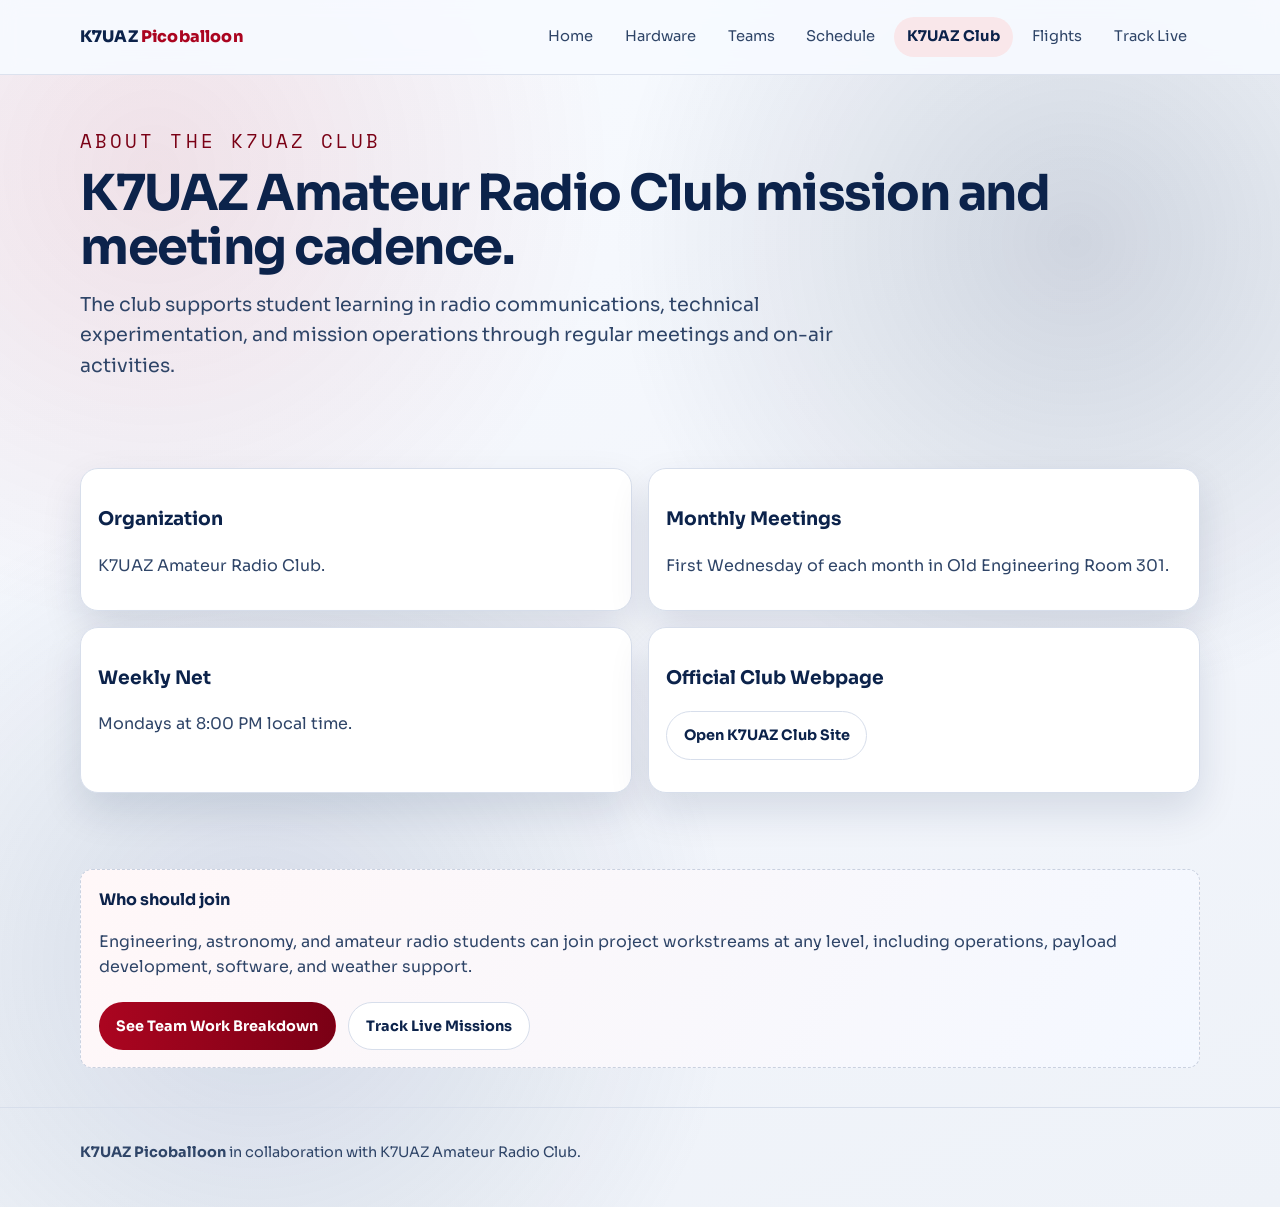
==== club.html @ a9094507 "Build K7UAZ Picoballoon website" ====
<!doctype html>
<html lang="en">
  <head>
    <meta charset="UTF-8" />
    <meta name="viewport" content="width=device-width, initial-scale=1.0" />
    <title>K7UAZ Picoballoon | About K7UAZ Club</title>
    <meta
      name="description"
      content="About the K7UAZ Amateur Radio Club, meeting cadence, weekly net, and official webpage."
    />
    <link rel="stylesheet" href="assets/css/styles.css" />
  </head>
  <body>
    <header class="site-header">
      <div class="layout nav">
        <a class="brand" href="index.html">K7UAZ <span>Picoballoon</span></a>
        <button class="menu-toggle" data-menu-toggle aria-expanded="false" aria-controls="menu">Menu</button>
        <nav id="menu" class="nav-menu" data-menu>
          <a href="index.html" data-nav>Home</a>
          <a href="hardware.html" data-nav>Hardware</a>
          <a href="teams.html" data-nav>Teams</a>
          <a href="schedule.html" data-nav>Schedule</a>
          <a href="club.html" data-nav>K7UAZ Club</a>
          <a href="flights.html" data-nav>Flights</a>
          <a href="tracking.html" data-nav>Track Live</a>
        </nav>
      </div>
    </header>

    <main>
      <section class="page-hero">
        <div class="layout reveal">
          <p class="eyebrow">About the K7UAZ Club</p>
          <h1>K7UAZ Amateur Radio Club mission and meeting cadence.</h1>
          <p>
            The club supports student learning in radio communications, technical experimentation, and mission operations
            through regular meetings and on-air activities.
          </p>
        </div>
      </section>

      <section class="section-tight">
        <div class="layout club-grid reveal">
          <article class="card">
            <h3>Organization</h3>
            <p>K7UAZ Amateur Radio Club.</p>
          </article>
          <article class="card">
            <h3>Monthly Meetings</h3>
            <p>First Wednesday of each month in Old Engineering Room 301.</p>
          </article>
          <article class="card">
            <h3>Weekly Net</h3>
            <p>Mondays at 8:00 PM local time.</p>
          </article>
          <article class="card">
            <h3>Official Club Webpage</h3>
            <p>
              <a class="button button-ghost" href="https://sites.google.com/site/k7uazclub" target="_blank" rel="noreferrer"
                >Open K7UAZ Club Site</a
              >
            </p>
          </article>
        </div>
      </section>

      <section class="section-tight">
        <div class="layout soft-panel reveal">
          <strong>Who should join</strong>
          <p>
            Engineering, astronomy, and amateur radio students can join project workstreams at any level, including operations,
            payload development, software, and weather support.
          </p>
          <div class="button-row">
            <a class="button" href="teams.html">See Team Work Breakdown</a>
            <a class="button button-ghost" href="tracking.html">Track Live Missions</a>
          </div>
        </div>
      </section>
    </main>

    <footer class="footer">
      <div class="layout">
        <p><strong>K7UAZ Picoballoon</strong> in collaboration with K7UAZ Amateur Radio Club.</p>
      </div>
    </footer>

    <script src="assets/js/site.js"></script>
  </body>
</html>
---- assets/css/styles.css ----
@import url("https://fonts.googleapis.com/css2?family=Sora:wght@400;600;700;800&family=Space+Mono:wght@400;700&display=swap");

:root {
  --bg: #f3f5fa;
  --bg-elevated: #ffffff;
  --ink: #0c234b;
  --ink-soft: #2f4568;
  --accent: #ab0520;
  --accent-strong: #7a0015;
  --signal: #ef4056;
  --line: #d7deeb;
  --shadow: 0 18px 40px rgba(12, 35, 75, 0.12);
  --radius: 18px;
  --radius-sm: 12px;
  --max: 1120px;
}

* {
  box-sizing: border-box;
}

html,
body {
  margin: 0;
  padding: 0;
  background:
    radial-gradient(circle at 12% 14%, rgba(171, 5, 32, 0.1) 0%, rgba(171, 5, 32, 0) 30%),
    radial-gradient(circle at 84% 20%, rgba(12, 35, 75, 0.16) 0%, rgba(12, 35, 75, 0) 32%),
    radial-gradient(circle at 20% 80%, rgba(73, 98, 138, 0.18) 0%, rgba(73, 98, 138, 0) 34%),
    linear-gradient(160deg, #f8fbff 0%, #f2f5fb 58%, #eef2f8 100%);
  color: var(--ink);
  font-family: "Sora", sans-serif;
  line-height: 1.6;
}

img {
  display: block;
  max-width: 100%;
}

a {
  color: inherit;
}

p,
li {
  color: var(--ink-soft);
}

code {
  font-family: "Space Mono", monospace;
  font-size: 0.92em;
}

.layout {
  width: min(var(--max), calc(100% - 2.5rem));
  margin-inline: auto;
}

.section {
  padding: 3.7rem 0;
}

.section-tight {
  padding: 2.4rem 0;
}

.section-title {
  font-size: clamp(1.5rem, 1.2vw + 1.2rem, 2.4rem);
  margin: 0 0 0.8rem;
  letter-spacing: -0.02em;
}

.section-intro {
  margin: 0;
  max-width: 72ch;
}

.site-header {
  position: sticky;
  top: 0;
  z-index: 20;
  backdrop-filter: blur(10px);
  background: rgba(247, 250, 255, 0.92);
  border-bottom: 1px solid rgba(215, 222, 235, 0.85);
}

.nav {
  min-height: 74px;
  display: flex;
  align-items: center;
  justify-content: space-between;
  gap: 1.3rem;
}

.brand {
  text-decoration: none;
  font-weight: 800;
  letter-spacing: 0.01em;
  font-size: 1rem;
}

.brand span {
  color: var(--accent);
}

.nav-menu {
  display: flex;
  flex-wrap: wrap;
  gap: 0.35rem;
  justify-content: flex-end;
  align-items: center;
}

.nav-menu a {
  text-decoration: none;
  color: var(--ink-soft);
  padding: 0.5rem 0.82rem;
  border-radius: 999px;
  font-size: 0.92rem;
}

.nav-menu a[aria-current="page"] {
  color: var(--ink);
  background: #f9e7ea;
  font-weight: 700;
}

.menu-toggle {
  display: none;
  border: 1px solid var(--line);
  background: #fff;
  border-radius: 10px;
  color: var(--ink);
  padding: 0.35rem 0.62rem;
  font: inherit;
}

.hero {
  padding: 4.4rem 0 3.5rem;
}

.hero-grid {
  display: grid;
  grid-template-columns: 1.3fr 1fr;
  gap: 2.4rem;
  align-items: center;
}

.eyebrow {
  margin: 0;
  text-transform: uppercase;
  letter-spacing: 0.16em;
  font-size: 0.74rem;
  color: var(--accent-strong);
  font-family: "Space Mono", monospace;
}

.hero h1,
.page-hero h1 {
  margin: 0.65rem 0 0.95rem;
  font-size: clamp(2.1rem, 2.5vw + 1.1rem, 3.8rem);
  line-height: 1.08;
  letter-spacing: -0.03em;
}

.hero p,
.page-hero p {
  font-size: clamp(1rem, 0.6vw + 0.82rem, 1.2rem);
  max-width: 56ch;
  margin: 0;
}

.hero-image {
  border-radius: var(--radius);
  border: 1px solid var(--line);
  box-shadow: var(--shadow);
  overflow: hidden;
  background: linear-gradient(140deg, #f5dce0 0%, #f2f6ff 100%);
}

.hero-image figcaption {
  font-size: 0.85rem;
  padding: 0.8rem 1rem;
  border-top: 1px solid var(--line);
  color: var(--ink-soft);
}

.button-row {
  display: flex;
  flex-wrap: wrap;
  gap: 0.75rem;
  margin-top: 1.4rem;
}

.button {
  display: inline-flex;
  align-items: center;
  justify-content: center;
  padding: 0.72rem 1.05rem;
  border-radius: 999px;
  text-decoration: none;
  font-weight: 700;
  font-size: 0.9rem;
  border: 1px solid transparent;
  background: linear-gradient(90deg, var(--accent), var(--accent-strong));
  color: #fff;
  transition: transform 0.18s ease, box-shadow 0.18s ease;
}

.button:hover {
  transform: translateY(-1px);
  box-shadow: 0 8px 20px rgba(171, 5, 32, 0.25);
}

.button-ghost {
  background: #fff;
  border-color: var(--line);
  color: var(--ink);
}

.badge-grid {
  display: grid;
  grid-template-columns: repeat(3, minmax(0, 1fr));
  gap: 1rem;
  margin-top: 2.2rem;
}

.stat-badge {
  background: var(--bg-elevated);
  border: 1px solid var(--line);
  border-radius: var(--radius-sm);
  padding: 1rem 1.05rem;
  box-shadow: var(--shadow);
}

.stat-value {
  font-size: 1.35rem;
  font-weight: 800;
  letter-spacing: -0.02em;
}

.stat-label {
  font-size: 0.83rem;
  margin-top: 0.22rem;
  color: var(--ink-soft);
  text-transform: uppercase;
  letter-spacing: 0.08em;
  font-family: "Space Mono", monospace;
}

.card {
  border: 1px solid var(--line);
  border-radius: var(--radius);
  background: var(--bg-elevated);
  box-shadow: var(--shadow);
}

.info-grid {
  display: grid;
  grid-template-columns: repeat(2, minmax(0, 1fr));
  gap: 1rem;
}

.info-grid .card {
  padding: 1.05rem 1.1rem;
}

.info-grid strong {
  font-size: 0.88rem;
  text-transform: uppercase;
  letter-spacing: 0.06em;
  font-family: "Space Mono", monospace;
}

.info-grid p {
  margin: 0.35rem 0 0;
}

.flight-grid {
  margin-top: 1.4rem;
  display: grid;
  grid-template-columns: repeat(3, minmax(0, 1fr));
  gap: 1rem;
}

.flight-card {
  padding: 1.15rem;
  display: grid;
  gap: 0.9rem;
}

.flight-card h3 {
  margin: 0.35rem 0 0.4rem;
  font-size: 1.2rem;
  line-height: 1.25;
}

.flight-meta {
  margin: 0;
  font-size: 0.92rem;
}

.patch-wrap {
  margin: 0;
  border-radius: 14px;
  overflow: hidden;
  border: 1px solid var(--line);
  background: #f8fbff;
}

.patch-wrap img {
  width: 100%;
  max-height: 210px;
  object-fit: cover;
}

.patch-wrap figcaption {
  font-size: 0.78rem;
  padding: 0.62rem 0.82rem;
  border-top: 1px solid var(--line);
}

.metric-grid {
  display: grid;
  grid-template-columns: repeat(4, minmax(0, 1fr));
  gap: 0.7rem;
}

.metric-grid.compact {
  grid-template-columns: repeat(2, minmax(0, 1fr));
}

.metric-item {
  border: 1px solid var(--line);
  border-radius: 12px;
  padding: 0.62rem 0.72rem;
  background: #f9fcff;
}

.metric-label {
  display: block;
  color: var(--ink-soft);
  font-size: 0.74rem;
  text-transform: uppercase;
  letter-spacing: 0.06em;
  font-family: "Space Mono", monospace;
}

.metric-value {
  display: block;
  font-size: 0.96rem;
  color: var(--ink);
  font-weight: 700;
  margin-top: 0.22rem;
}

.status-pill {
  display: inline-block;
  border-radius: 999px;
  padding: 0.26rem 0.62rem;
  font-size: 0.74rem;
  font-family: "Space Mono", monospace;
  text-transform: uppercase;
  letter-spacing: 0.07em;
  border: 1px solid var(--line);
}

.status-completed {
  background: #e8f8ec;
  border-color: #9fddb0;
  color: #1c6c33;
}

.status-scheduled {
  background: #fff6e8;
  border-color: #f2c48a;
  color: #8f5517;
}

.status-inprogress {
  background: #e9f4ff;
  border-color: #9dc5ef;
  color: #225f9c;
}

.page-hero {
  padding: 3.2rem 0 2rem;
}

.soft-panel {
  padding: 1.05rem 1.1rem;
  border: 1px dashed #c9d1e0;
  border-radius: var(--radius-sm);
  background: linear-gradient(120deg, #fff7f8, #f4f8ff);
}

.table-wrap {
  margin-top: 1.2rem;
  overflow-x: auto;
  border: 1px solid var(--line);
  border-radius: var(--radius-sm);
  background: #fff;
}

table {
  width: 100%;
  min-width: 880px;
  border-collapse: collapse;
}

th,
td {
  padding: 0.82rem;
  border-bottom: 1px solid #eaf0f6;
  text-align: left;
  vertical-align: top;
  font-size: 0.92rem;
}

thead th {
  background: #f5f7fc;
  font-family: "Space Mono", monospace;
  font-size: 0.75rem;
  text-transform: uppercase;
  letter-spacing: 0.06em;
  color: #31486f;
}

tbody tr:last-child td,
tbody tr:last-child th {
  border-bottom: 0;
}

.split {
  display: grid;
  grid-template-columns: repeat(2, minmax(0, 1fr));
  gap: 1rem;
}

.split .card {
  padding: 1rem 1.05rem;
}

.split h3 {
  margin: 0 0 0.6rem;
  font-size: 1.05rem;
}

.split ul,
.report-sections ul {
  margin: 0;
  padding-left: 1.1rem;
}

.split li,
.report-sections li {
  margin-bottom: 0.4rem;
}

.embed-grid {
  display: grid;
  grid-template-columns: repeat(2, minmax(0, 1fr));
  gap: 1rem;
}

.embed-card {
  padding: 0.9rem;
}

.embed-card h3 {
  margin: 0.15rem 0 0.2rem;
  font-size: 1.05rem;
}

.embed-frame {
  margin-top: 0.7rem;
  width: 100%;
  min-height: 420px;
  border: 1px solid var(--line);
  border-radius: 12px;
  background: #fff;
}

.countdown-grid {
  display: grid;
  grid-template-columns: repeat(4, minmax(0, 1fr));
  gap: 0.8rem;
  margin-top: 1rem;
}

.countdown-cell {
  text-align: center;
  border: 1px solid var(--line);
  border-radius: var(--radius-sm);
  background: #fff;
  padding: 1rem 0.5rem;
}

.countdown-cell strong {
  display: block;
  font-size: clamp(1.6rem, 3vw, 2.7rem);
  letter-spacing: -0.03em;
}

.countdown-cell span {
  font-size: 0.76rem;
  text-transform: uppercase;
  letter-spacing: 0.08em;
  color: var(--ink-soft);
  font-family: "Space Mono", monospace;
}

.inline-note {
  margin-top: 0.85rem;
  font-size: 0.95rem;
}

.report-shell {
  padding: 3rem 0 2.5rem;
}

.report-header {
  display: grid;
  grid-template-columns: 1.4fr 1fr;
  gap: 1rem;
  align-items: start;
}

.report-header .card {
  padding: 1rem 1.05rem;
}

.report-header h1 {
  margin: 0.5rem 0 0.6rem;
  font-size: clamp(1.7rem, 1.8vw + 1rem, 2.9rem);
  line-height: 1.15;
}

.report-meta {
  margin: 0;
}

.report-sections {
  margin-top: 1rem;
  display: grid;
  grid-template-columns: repeat(2, minmax(0, 1fr));
  gap: 1rem;
}

.report-sections .card {
  padding: 1rem;
}

.report-sections h2 {
  margin: 0 0 0.5rem;
  font-size: 1.08rem;
}

.report-gallery {
  margin-top: 1rem;
  display: grid;
  grid-template-columns: repeat(3, minmax(0, 1fr));
  gap: 1rem;
}

.report-gallery-item {
  margin: 0;
  overflow: hidden;
}

.report-gallery-item img {
  width: 100%;
  max-height: 220px;
  object-fit: cover;
}

.report-gallery-item figcaption {
  font-size: 0.82rem;
  padding: 0.7rem 0.82rem;
  border-top: 1px solid var(--line);
}

.sponsor-grid,
.team-grid {
  display: grid;
  grid-template-columns: repeat(3, minmax(0, 1fr));
  gap: 1rem;
  margin-top: 1rem;
}

.logo-card,
.role-card {
  padding: 1rem;
}

.logo-placeholder {
  border: 1px dashed #c4cfdf;
  background: #f7f9ff;
  min-height: 70px;
  border-radius: 12px;
  display: grid;
  place-items: center;
  color: #455f88;
  font-family: "Space Mono", monospace;
  font-size: 0.86rem;
}

.hero-callout {
  border: 1px solid var(--line);
  border-radius: var(--radius-sm);
  background: linear-gradient(120deg, #fdf5f6, #f4f7ff);
  padding: 0.95rem 1rem;
  margin-top: 1rem;
}

.hero-callout p {
  margin: 0.2rem 0 0;
}

.milestone-grid {
  margin-top: 1rem;
  display: grid;
  grid-template-columns: repeat(2, minmax(0, 1fr));
  gap: 1rem;
}

.milestone-card {
  padding: 1rem 1.05rem;
}

.milestone-card h3 {
  margin: 0 0 0.45rem;
  font-size: 1rem;
}

.milestone-card ul {
  margin: 0;
  padding-left: 1.1rem;
}

.milestone-card li {
  margin-bottom: 0.35rem;
}

.club-grid {
  margin-top: 1rem;
  display: grid;
  grid-template-columns: repeat(2, minmax(0, 1fr));
  gap: 1rem;
}

.club-grid .card {
  padding: 1rem 1.05rem;
}

.hardware-visual {
  margin: 0;
  border-radius: 12px;
  overflow: hidden;
  border: 1px solid var(--line);
}

.hardware-visual figcaption {
  padding: 0.65rem 0.8rem;
  font-size: 0.84rem;
  border-top: 1px solid var(--line);
}

.footer {
  border-top: 1px solid var(--line);
  padding: 1.8rem 0 2.4rem;
  color: var(--ink-soft);
}

.footer p {
  margin: 0.3rem 0;
  font-size: 0.9rem;
}

.reveal {
  animation: riseIn 0.55s ease both;
}

@keyframes riseIn {
  from {
    opacity: 0;
    transform: translateY(8px);
  }
  to {
    opacity: 1;
    transform: translateY(0);
  }
}

@media (max-width: 1080px) {
  .hero-grid,
  .report-header,
  .flight-grid,
  .embed-grid,
  .sponsor-grid,
  .team-grid,
  .report-gallery,
  .milestone-grid,
  .club-grid,
  .split,
  .report-sections {
    grid-template-columns: 1fr 1fr;
  }

  .flight-grid {
    grid-template-columns: repeat(2, minmax(0, 1fr));
  }
}

@media (max-width: 760px) {
  .layout {
    width: min(var(--max), calc(100% - 1.3rem));
  }

  .menu-toggle {
    display: inline-flex;
  }

  .nav-menu {
    position: absolute;
    left: 0;
    right: 0;
    top: 74px;
    display: none;
    flex-direction: column;
    align-items: stretch;
    gap: 0.5rem;
    background: rgba(248, 252, 255, 0.98);
    padding: 0.9rem 1rem 1rem;
    border-bottom: 1px solid var(--line);
  }

  .nav-menu.menu-open {
    display: flex;
  }

  .nav-menu a {
    border: 1px solid var(--line);
    border-radius: 10px;
  }

  .hero,
  .page-hero,
  .report-shell {
    padding-top: 2.2rem;
  }

  .hero-grid,
  .info-grid,
  .flight-grid,
  .split,
  .embed-grid,
  .milestone-grid,
  .club-grid,
  .countdown-grid,
  .report-header,
  .report-sections,
  .sponsor-grid,
  .team-grid,
  .report-gallery,
  .badge-grid,
  .metric-grid {
    grid-template-columns: 1fr;
  }

  .metric-grid.compact {
    grid-template-columns: 1fr;
  }

  .section {
    padding: 2.6rem 0;
  }
}
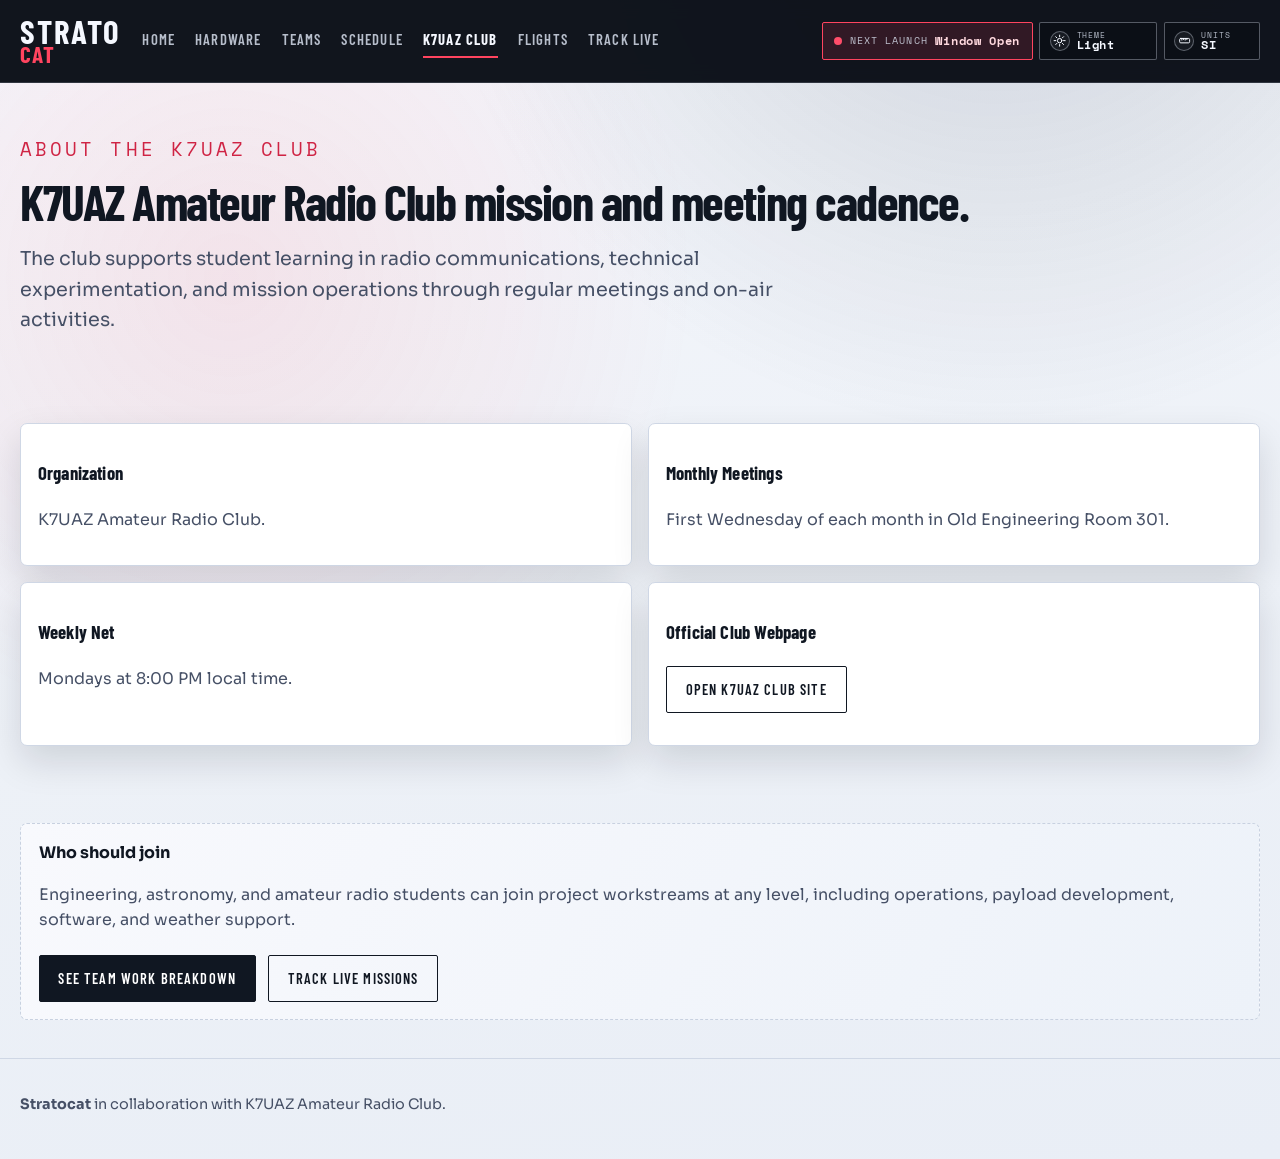
==== commit d173ddcb: "Refresh site styling and rebrand to Stratocat" ====
--- a/club.html
+++ b/club.html
@@ -3,7 +3,7 @@
   <head>
     <meta charset="UTF-8" />
     <meta name="viewport" content="width=device-width, initial-scale=1.0" />
-    <title>K7UAZ Picoballoon | About K7UAZ Club</title>
+    <title>Stratocat | About K7UAZ Club</title>
     <meta
       name="description"
       content="About the K7UAZ Amateur Radio Club, meeting cadence, weekly net, and official webpage."
@@ -13,7 +13,7 @@
   <body>
     <header class="site-header">
       <div class="layout nav">
-        <a class="brand" href="index.html">K7UAZ <span>Picoballoon</span></a>
+        <a class="brand" href="index.html">Strato<span>cat</span></a>
         <button class="menu-toggle" data-menu-toggle aria-expanded="false" aria-controls="menu">Menu</button>
         <nav id="menu" class="nav-menu" data-menu>
           <a href="index.html" data-nav>Home</a>
@@ -81,7 +81,7 @@
 
     <footer class="footer">
       <div class="layout">
-        <p><strong>K7UAZ Picoballoon</strong> in collaboration with K7UAZ Amateur Radio Club.</p>
+        <p><strong>Stratocat</strong> in collaboration with K7UAZ Amateur Radio Club.</p>
       </div>
     </footer>
 
--- a/assets/css/styles.css
+++ b/assets/css/styles.css
@@ -1,33 +1,82 @@
-@import url("https://fonts.googleapis.com/css2?family=Sora:wght@400;600;700;800&family=Space+Mono:wght@400;700&display=swap");
+@import url("https://fonts.googleapis.com/css2?family=Barlow+Condensed:wght@500;600;700&family=Sora:wght@400;600;700;800&family=Space+Mono:wght@400;700&display=swap");
 
 :root {
-  --bg: #f3f5fa;
+  --bg: #eff3f9;
   --bg-elevated: #ffffff;
-  --ink: #0c234b;
-  --ink-soft: #2f4568;
-  --accent: #ab0520;
-  --accent-strong: #7a0015;
-  --signal: #ef4056;
-  --line: #d7deeb;
-  --shadow: 0 18px 40px rgba(12, 35, 75, 0.12);
-  --radius: 18px;
-  --radius-sm: 12px;
-  --max: 1120px;
+  --ink: #101722;
+  --ink-soft: #465066;
+  --accent: #ff445f;
+  --accent-strong: #cf2444;
+  --signal: #ff4d6a;
+  --line: #cfd7e5;
+  --shadow: 0 16px 36px rgba(7, 16, 31, 0.13);
+  --radius: 10px;
+  --radius-sm: 7px;
+  --max: 1240px;
+  --body-bg:
+    radial-gradient(circle at 78% -12%, rgba(26, 41, 69, 0.18) 0%, rgba(26, 41, 69, 0) 35%),
+    radial-gradient(circle at 18% 24%, rgba(255, 68, 95, 0.1) 0%, rgba(255, 68, 95, 0) 34%),
+    linear-gradient(170deg, #f5f7fc 0%, #edf1f7 55%, #e9eef6 100%);
+  --header-bg: rgba(8, 12, 20, 0.96);
+  --header-border: rgba(173, 184, 206, 0.2);
+  --header-ink: #f5f8ff;
+  --header-soft-ink: rgba(220, 227, 242, 0.82);
+  --nav-shell-bg: transparent;
+  --nav-shell-border: transparent;
+  --nav-shell-shadow: none;
+  --nav-active-bg: transparent;
+  --nav-active-ink: var(--header-ink);
+  --nav-link-hover-bg: transparent;
+  --nav-link-hover-ink: #ffffff;
+  --menu-toggle-bg: rgba(6, 10, 17, 0.55);
+  --menu-toggle-ink: var(--header-ink);
+  --hero-media-bg: linear-gradient(140deg, #17243b 0%, #101621 100%);
+  --button-primary-bg: #101722;
+  --button-primary-ink: #ffffff;
+  --button-primary-border: #101722;
+  --button-hover-bg: #1c2a43;
+  --button-hover-ink: #ffffff;
+  --button-ghost-bg: transparent;
+  --button-ghost-ink: #101722;
+  --button-ghost-border: #101722;
+  --button-ghost-hover-bg: rgba(16, 23, 34, 0.06);
+  --surface-soft: #f5f8ff;
+  --surface-muted: #f2f6fc;
+  --table-bg: #fff;
+  --table-row-border: #dde5f2;
+  --table-head-bg: #eef2f9;
+  --table-head-ink: #273854;
+  --soft-panel-border: #c8d1e0;
+  --soft-panel-bg: linear-gradient(122deg, #f8f9fd, #edf2f9);
+  --logo-border: #c6d0df;
+  --logo-bg: #f3f7fd;
+  --logo-ink: #33496a;
+  --hero-callout-bg: linear-gradient(128deg, #f8e2e7, #eef3fb);
+  --mobile-menu-bg: rgba(6, 10, 17, 0.97);
+  --status-completed-bg: #e8f8ec;
+  --status-completed-border: #9fddb0;
+  --status-completed-ink: #1c6c33;
+  --status-scheduled-bg: #fff6e8;
+  --status-scheduled-border: #f2c48a;
+  --status-scheduled-ink: #8f5517;
+  --status-inprogress-bg: #e9f4ff;
+  --status-inprogress-border: #9dc5ef;
+  --status-inprogress-ink: #225f9c;
 }
 
 * {
   box-sizing: border-box;
+}
+
+html {
+  color-scheme: light;
 }
 
 html,
 body {
   margin: 0;
   padding: 0;
-  background:
-    radial-gradient(circle at 12% 14%, rgba(171, 5, 32, 0.1) 0%, rgba(171, 5, 32, 0) 30%),
-    radial-gradient(circle at 84% 20%, rgba(12, 35, 75, 0.16) 0%, rgba(12, 35, 75, 0) 32%),
-    radial-gradient(circle at 20% 80%, rgba(73, 98, 138, 0.18) 0%, rgba(73, 98, 138, 0) 34%),
-    linear-gradient(160deg, #f8fbff 0%, #f2f5fb 58%, #eef2f8 100%);
+  background: var(--body-bg);
   color: var(--ink);
   font-family: "Sora", sans-serif;
   line-height: 1.6;
@@ -50,6 +99,17 @@
 code {
   font-family: "Space Mono", monospace;
   font-size: 0.92em;
+}
+
+h1,
+h2,
+h3,
+h4,
+h5,
+h6 {
+  font-family: "Barlow Condensed", "Sora", sans-serif;
+  font-weight: 700;
+  letter-spacing: 0.01em;
 }
 
 .layout {
@@ -79,61 +139,241 @@
 .site-header {
   position: sticky;
   top: 0;
-  z-index: 20;
-  backdrop-filter: blur(10px);
-  background: rgba(247, 250, 255, 0.92);
-  border-bottom: 1px solid rgba(215, 222, 235, 0.85);
+  z-index: 40;
+  backdrop-filter: blur(8px);
+  background: var(--header-bg);
+  border-bottom: 1px solid var(--header-border);
 }
 
 .nav {
-  min-height: 74px;
+  min-height: 82px;
   display: flex;
   align-items: center;
-  justify-content: space-between;
-  gap: 1.3rem;
+  justify-content: flex-start;
+  gap: 1.35rem;
+  position: relative;
+  padding: 0.8rem 0;
 }
 
 .brand {
   text-decoration: none;
-  font-weight: 800;
-  letter-spacing: 0.01em;
-  font-size: 1rem;
+  color: var(--header-ink);
+  font-family: "Barlow Condensed", "Sora", sans-serif;
+  text-transform: uppercase;
+  font-weight: 700;
+  letter-spacing: 0.06em;
+  font-size: 2.05rem;
+  line-height: 0.88;
 }
 
 .brand span {
+  display: block;
+  margin-top: -0.14rem;
   color: var(--accent);
+  font-size: 1.45rem;
+  letter-spacing: 0.05em;
+}
+
+.launch-chip {
+  display: inline-flex;
+  align-items: center;
+  gap: 0.48rem;
+  margin-left: 0;
+  padding: 0.34rem 0.72rem;
+  min-height: 38px;
+  border: 1px solid rgba(228, 236, 252, 0.36);
+  border-radius: 2px;
+  background: rgba(4, 7, 12, 0.54);
+  box-shadow: none;
+  white-space: nowrap;
+  text-decoration: none;
+  color: var(--header-ink);
+  transition: border-color 0.18s ease, background-color 0.18s ease;
+}
+
+.launch-chip-dot {
+  width: 0.5rem;
+  height: 0.5rem;
+  border-radius: 999px;
+  background: var(--signal);
+  box-shadow: 0 0 0 0 rgba(255, 68, 95, 0.58);
+  animation: chipPulse 2s ease-in-out infinite;
+}
+
+.launch-chip-label {
+  font-family: "Space Mono", monospace;
+  font-size: 0.62rem;
+  text-transform: uppercase;
+  letter-spacing: 0.11em;
+  color: var(--header-soft-ink);
+}
+
+.launch-chip-value {
+  font-family: "Space Mono", monospace;
+  font-size: 0.72rem;
+  font-weight: 700;
+  letter-spacing: 0.06em;
+  color: var(--header-ink);
+}
+
+.launch-chip.launch-live {
+  border-color: var(--accent);
+  background: rgba(255, 68, 95, 0.14);
+}
+
+.launch-chip.launch-live .launch-chip-value {
+  color: #ffd9df;
+}
+
+.launch-chip:hover {
+  border-color: rgba(255, 255, 255, 0.62);
+  background: rgba(255, 255, 255, 0.08);
+}
+
+.launch-chip:focus-visible {
+  outline: 2px solid var(--accent);
+  outline-offset: 2px;
 }
 
 .nav-menu {
   display: flex;
   flex-wrap: wrap;
-  gap: 0.35rem;
-  justify-content: flex-end;
+  gap: 1.25rem;
+  justify-content: flex-start;
   align-items: center;
+  margin-left: 0;
+  padding: 0;
+  border: 0;
+  border-radius: 0;
+  background: transparent;
+  box-shadow: none;
 }
 
 .nav-menu a {
   text-decoration: none;
-  color: var(--ink-soft);
-  padding: 0.5rem 0.82rem;
-  border-radius: 999px;
+  color: var(--header-soft-ink);
+  padding: 0.26rem 0;
+  border: 0;
+  border-bottom: 2px solid transparent;
+  border-radius: 0;
+  font-family: "Barlow Condensed", "Sora", sans-serif;
   font-size: 0.92rem;
+  font-weight: 600;
+  letter-spacing: 0.08em;
+  text-transform: uppercase;
+  transition: color 0.18s ease, border-color 0.18s ease;
+}
+
+.nav-menu a:hover,
+.nav-menu a:focus-visible {
+  color: var(--nav-link-hover-ink);
+  background: transparent;
+  border-color: rgba(255, 255, 255, 0.42);
+  outline: none;
 }
 
 .nav-menu a[aria-current="page"] {
-  color: var(--ink);
-  background: #f9e7ea;
+  color: var(--nav-active-ink);
+  background: transparent;
+  border-color: var(--accent);
   font-weight: 700;
 }
 
 .menu-toggle {
   display: none;
-  border: 1px solid var(--line);
-  background: #fff;
-  border-radius: 10px;
-  color: var(--ink);
-  padding: 0.35rem 0.62rem;
+  border: 1px solid rgba(228, 236, 252, 0.34);
+  background: var(--menu-toggle-bg);
+  border-radius: 2px;
+  color: var(--menu-toggle-ink);
+  padding: 0.38rem 0.72rem;
+  font-family: "Barlow Condensed", "Sora", sans-serif;
+  font-size: 0.9rem;
+  font-weight: 600;
+  letter-spacing: 0.08em;
+  text-transform: uppercase;
+  line-height: 1.1;
+}
+
+.nav-controls {
+  display: flex;
+  align-items: center;
+  gap: 0.42rem;
+  margin-left: auto;
+  align-self: center;
+}
+
+.pref-toggle {
+  border: 1px solid rgba(228, 236, 252, 0.34);
+  background: rgba(6, 10, 17, 0.5);
+  color: var(--header-ink);
+  border-radius: 2px;
+  padding: 0.34rem 0.58rem;
+  min-height: 38px;
+  display: inline-flex;
+  align-items: center;
+  gap: 0.45rem;
   font: inherit;
+  box-shadow: none;
+  transition: border-color 0.16s ease, background-color 0.16s ease;
+  cursor: pointer;
+}
+
+.pref-toggle-theme {
+  min-width: 118px;
+}
+
+.pref-toggle-units {
+  min-width: 96px;
+}
+
+.pref-icon {
+  width: 1.25rem;
+  height: 1.25rem;
+  display: inline-grid;
+  place-items: center;
+  border-radius: 999px;
+  border: 1px solid rgba(228, 236, 252, 0.34);
+  background: rgba(255, 255, 255, 0.05);
+}
+
+.pref-icon svg {
+  width: 0.83rem;
+  height: 0.83rem;
+  stroke: currentColor;
+  fill: none;
+  stroke-width: 1.8;
+  stroke-linecap: round;
+  stroke-linejoin: round;
+}
+
+.pref-text {
+  display: inline-flex;
+  flex-direction: column;
+  align-items: flex-start;
+  line-height: 1.02;
+}
+
+.pref-label {
+  font-family: "Space Mono", monospace;
+  font-size: 0.53rem;
+  text-transform: uppercase;
+  letter-spacing: 0.09em;
+  color: var(--header-soft-ink);
+}
+
+.pref-value {
+  font-family: "Space Mono", monospace;
+  font-size: 0.72rem;
+  letter-spacing: 0.04em;
+  font-weight: 700;
+  color: var(--header-ink);
+}
+
+.pref-toggle:hover,
+.pref-toggle:focus-visible {
+  border-color: rgba(255, 255, 255, 0.62);
+  background: rgba(255, 255, 255, 0.09);
+  outline: none;
 }
 
 .hero {
@@ -176,7 +416,7 @@
   border: 1px solid var(--line);
   box-shadow: var(--shadow);
   overflow: hidden;
-  background: linear-gradient(140deg, #f5dce0 0%, #f2f6ff 100%);
+  background: var(--hero-media-bg);
 }
 
 .hero-image figcaption {
@@ -197,26 +437,36 @@
   display: inline-flex;
   align-items: center;
   justify-content: center;
-  padding: 0.72rem 1.05rem;
-  border-radius: 999px;
+  padding: 0.68rem 1.18rem;
+  border-radius: 2px;
   text-decoration: none;
-  font-weight: 700;
+  font-family: "Barlow Condensed", "Sora", sans-serif;
+  text-transform: uppercase;
+  font-weight: 600;
   font-size: 0.9rem;
-  border: 1px solid transparent;
-  background: linear-gradient(90deg, var(--accent), var(--accent-strong));
-  color: #fff;
-  transition: transform 0.18s ease, box-shadow 0.18s ease;
+  letter-spacing: 0.08em;
+  border: 1px solid var(--button-primary-border);
+  background: var(--button-primary-bg);
+  color: var(--button-primary-ink);
+  transition: background-color 0.18s ease, border-color 0.18s ease, color 0.18s ease;
 }
 
 .button:hover {
-  transform: translateY(-1px);
-  box-shadow: 0 8px 20px rgba(171, 5, 32, 0.25);
+  background: var(--button-hover-bg);
+  border-color: var(--button-hover-bg);
+  color: var(--button-hover-ink);
 }
 
 .button-ghost {
-  background: #fff;
-  border-color: var(--line);
-  color: var(--ink);
+  background: var(--button-ghost-bg);
+  border-color: var(--button-ghost-border);
+  color: var(--button-ghost-ink);
+}
+
+.button-ghost:hover {
+  background: var(--button-ghost-hover-bg);
+  border-color: var(--button-ghost-border);
+  color: var(--button-ghost-ink);
 }
 
 .badge-grid {
@@ -231,7 +481,7 @@
   border: 1px solid var(--line);
   border-radius: var(--radius-sm);
   padding: 1rem 1.05rem;
-  box-shadow: var(--shadow);
+  box-shadow: 0 10px 20px rgba(7, 16, 31, 0.08);
 }
 
 .stat-value {
@@ -251,7 +501,7 @@
 
 .card {
   border: 1px solid var(--line);
-  border-radius: var(--radius);
+  border-radius: var(--radius-sm);
   background: var(--bg-elevated);
   box-shadow: var(--shadow);
 }
@@ -306,7 +556,7 @@
   border-radius: 14px;
   overflow: hidden;
   border: 1px solid var(--line);
-  background: #f8fbff;
+  background: var(--surface-soft);
 }
 
 .patch-wrap img {
@@ -335,7 +585,7 @@
   border: 1px solid var(--line);
   border-radius: 12px;
   padding: 0.62rem 0.72rem;
-  background: #f9fcff;
+  background: var(--surface-muted);
 }
 
 .metric-label {
@@ -367,21 +617,21 @@
 }
 
 .status-completed {
-  background: #e8f8ec;
-  border-color: #9fddb0;
-  color: #1c6c33;
+  background: var(--status-completed-bg);
+  border-color: var(--status-completed-border);
+  color: var(--status-completed-ink);
 }
 
 .status-scheduled {
-  background: #fff6e8;
-  border-color: #f2c48a;
-  color: #8f5517;
+  background: var(--status-scheduled-bg);
+  border-color: var(--status-scheduled-border);
+  color: var(--status-scheduled-ink);
 }
 
 .status-inprogress {
-  background: #e9f4ff;
-  border-color: #9dc5ef;
-  color: #225f9c;
+  background: var(--status-inprogress-bg);
+  border-color: var(--status-inprogress-border);
+  color: var(--status-inprogress-ink);
 }
 
 .page-hero {
@@ -390,9 +640,9 @@
 
 .soft-panel {
   padding: 1.05rem 1.1rem;
-  border: 1px dashed #c9d1e0;
+  border: 1px dashed var(--soft-panel-border);
   border-radius: var(--radius-sm);
-  background: linear-gradient(120deg, #fff7f8, #f4f8ff);
+  background: var(--soft-panel-bg);
 }
 
 .table-wrap {
@@ -400,7 +650,7 @@
   overflow-x: auto;
   border: 1px solid var(--line);
   border-radius: var(--radius-sm);
-  background: #fff;
+  background: var(--table-bg);
 }
 
 table {
@@ -412,19 +662,19 @@
 th,
 td {
   padding: 0.82rem;
-  border-bottom: 1px solid #eaf0f6;
+  border-bottom: 1px solid var(--table-row-border);
   text-align: left;
   vertical-align: top;
   font-size: 0.92rem;
 }
 
 thead th {
-  background: #f5f7fc;
+  background: var(--table-head-bg);
   font-family: "Space Mono", monospace;
   font-size: 0.75rem;
   text-transform: uppercase;
   letter-spacing: 0.06em;
-  color: #31486f;
+  color: var(--table-head-ink);
 }
 
 tbody tr:last-child td,
@@ -479,7 +729,7 @@
   min-height: 420px;
   border: 1px solid var(--line);
   border-radius: 12px;
-  background: #fff;
+  background: var(--surface-soft);
 }
 
 .countdown-grid {
@@ -493,7 +743,7 @@
   text-align: center;
   border: 1px solid var(--line);
   border-radius: var(--radius-sm);
-  background: #fff;
+  background: var(--surface-soft);
   padding: 1rem 0.5rem;
 }
 
@@ -595,13 +845,13 @@
 }
 
 .logo-placeholder {
-  border: 1px dashed #c4cfdf;
-  background: #f7f9ff;
+  border: 1px dashed var(--logo-border);
+  background: var(--logo-bg);
   min-height: 70px;
   border-radius: 12px;
   display: grid;
   place-items: center;
-  color: #455f88;
+  color: var(--logo-ink);
   font-family: "Space Mono", monospace;
   font-size: 0.86rem;
 }
@@ -609,7 +859,7 @@
 .hero-callout {
   border: 1px solid var(--line);
   border-radius: var(--radius-sm);
-  background: linear-gradient(120deg, #fdf5f6, #f4f7ff);
+  background: var(--hero-callout-bg);
   padding: 0.95rem 1rem;
   margin-top: 1rem;
 }
@@ -682,6 +932,132 @@
   animation: riseIn 0.55s ease both;
 }
 
+:root[data-theme="dark"] {
+  color-scheme: dark;
+  --bg: #04070e;
+  --bg-elevated: #0a111b;
+  --ink: #f3f6ff;
+  --ink-soft: #b4bfd4;
+  --accent: #ff4d6a;
+  --accent-strong: #ff6a85;
+  --signal: #ff5f7a;
+  --line: #1d273a;
+  --shadow: 0 16px 38px rgba(0, 0, 0, 0.5);
+  --body-bg:
+    radial-gradient(circle at 74% -12%, rgba(145, 166, 214, 0.16) 0%, rgba(145, 166, 214, 0) 34%),
+    radial-gradient(circle at 16% 22%, rgba(255, 77, 106, 0.16) 0%, rgba(255, 77, 106, 0) 36%),
+    linear-gradient(168deg, #02040a 0%, #04070e 55%, #050a12 100%);
+  --header-bg: rgba(0, 0, 0, 0.95);
+  --header-border: rgba(219, 227, 246, 0.16);
+  --header-ink: #f7f9ff;
+  --header-soft-ink: rgba(230, 236, 248, 0.8);
+  --nav-shell-bg: transparent;
+  --nav-shell-border: transparent;
+  --nav-shell-shadow: none;
+  --nav-active-bg: transparent;
+  --nav-active-ink: var(--header-ink);
+  --nav-link-hover-bg: transparent;
+  --nav-link-hover-ink: #ffffff;
+  --menu-toggle-bg: rgba(9, 13, 22, 0.74);
+  --menu-toggle-ink: #f7f9ff;
+  --hero-media-bg: linear-gradient(140deg, #121827 0%, #04070e 100%);
+  --button-primary-bg: transparent;
+  --button-primary-ink: #f7f9ff;
+  --button-primary-border: #f7f9ff;
+  --button-hover-bg: #f7f9ff;
+  --button-hover-ink: #060a12;
+  --button-ghost-bg: transparent;
+  --button-ghost-ink: #f7f9ff;
+  --button-ghost-border: rgba(230, 236, 248, 0.65);
+  --button-ghost-hover-bg: rgba(247, 249, 255, 0.14);
+  --surface-soft: #0c111b;
+  --surface-muted: #0b111b;
+  --table-bg: #0a101b;
+  --table-row-border: #202c42;
+  --table-head-bg: #0f1727;
+  --table-head-ink: #d5def0;
+  --soft-panel-border: #2d3b56;
+  --soft-panel-bg: linear-gradient(122deg, #121a2b, #0a111b);
+  --logo-border: #3f526f;
+  --logo-bg: #0f1828;
+  --logo-ink: #adbdd7;
+  --hero-callout-bg: linear-gradient(122deg, #1b1522, #0c121f);
+  --mobile-menu-bg: rgba(0, 0, 0, 0.97);
+  --status-completed-bg: rgba(28, 108, 51, 0.22);
+  --status-completed-border: rgba(103, 196, 131, 0.48);
+  --status-completed-ink: #9de2b2;
+  --status-scheduled-bg: rgba(143, 85, 23, 0.24);
+  --status-scheduled-border: rgba(242, 196, 138, 0.48);
+  --status-scheduled-ink: #ffd59d;
+  --status-inprogress-bg: rgba(34, 95, 156, 0.24);
+  --status-inprogress-border: rgba(157, 197, 239, 0.42);
+  --status-inprogress-ink: #abd1ff;
+}
+
+@media (prefers-color-scheme: dark) {
+  :root:not([data-theme="light"]) {
+    color-scheme: dark;
+    --bg: #04070e;
+    --bg-elevated: #0a111b;
+    --ink: #f3f6ff;
+    --ink-soft: #b4bfd4;
+    --accent: #ff4d6a;
+    --accent-strong: #ff6a85;
+    --signal: #ff5f7a;
+    --line: #1d273a;
+    --shadow: 0 16px 38px rgba(0, 0, 0, 0.5);
+    --body-bg:
+      radial-gradient(circle at 74% -12%, rgba(145, 166, 214, 0.16) 0%, rgba(145, 166, 214, 0) 34%),
+      radial-gradient(circle at 16% 22%, rgba(255, 77, 106, 0.16) 0%, rgba(255, 77, 106, 0) 36%),
+      linear-gradient(168deg, #02040a 0%, #04070e 55%, #050a12 100%);
+    --header-bg: rgba(0, 0, 0, 0.95);
+    --header-border: rgba(219, 227, 246, 0.16);
+    --header-ink: #f7f9ff;
+    --header-soft-ink: rgba(230, 236, 248, 0.8);
+    --nav-shell-bg: transparent;
+    --nav-shell-border: transparent;
+    --nav-shell-shadow: none;
+    --nav-active-bg: transparent;
+    --nav-active-ink: var(--header-ink);
+    --nav-link-hover-bg: transparent;
+    --nav-link-hover-ink: #ffffff;
+    --menu-toggle-bg: rgba(9, 13, 22, 0.74);
+    --menu-toggle-ink: #f7f9ff;
+    --hero-media-bg: linear-gradient(140deg, #121827 0%, #04070e 100%);
+    --button-primary-bg: transparent;
+    --button-primary-ink: #f7f9ff;
+    --button-primary-border: #f7f9ff;
+    --button-hover-bg: #f7f9ff;
+    --button-hover-ink: #060a12;
+    --button-ghost-bg: transparent;
+    --button-ghost-ink: #f7f9ff;
+    --button-ghost-border: rgba(230, 236, 248, 0.65);
+    --button-ghost-hover-bg: rgba(247, 249, 255, 0.14);
+    --surface-soft: #0c111b;
+    --surface-muted: #0b111b;
+    --table-bg: #0a101b;
+    --table-row-border: #202c42;
+    --table-head-bg: #0f1727;
+    --table-head-ink: #d5def0;
+    --soft-panel-border: #2d3b56;
+    --soft-panel-bg: linear-gradient(122deg, #121a2b, #0a111b);
+    --logo-border: #3f526f;
+    --logo-bg: #0f1828;
+    --logo-ink: #adbdd7;
+    --hero-callout-bg: linear-gradient(122deg, #1b1522, #0c121f);
+    --mobile-menu-bg: rgba(0, 0, 0, 0.97);
+    --status-completed-bg: rgba(28, 108, 51, 0.22);
+    --status-completed-border: rgba(103, 196, 131, 0.48);
+    --status-completed-ink: #9de2b2;
+    --status-scheduled-bg: rgba(143, 85, 23, 0.24);
+    --status-scheduled-border: rgba(242, 196, 138, 0.48);
+    --status-scheduled-ink: #ffd59d;
+    --status-inprogress-bg: rgba(34, 95, 156, 0.24);
+    --status-inprogress-border: rgba(157, 197, 239, 0.42);
+    --status-inprogress-ink: #abd1ff;
+  }
+}
+
 @keyframes riseIn {
   from {
     opacity: 0;
@@ -693,7 +1069,45 @@
   }
 }
 
+@keyframes chipPulse {
+  0% {
+    box-shadow: 0 0 0 0 rgba(255, 68, 95, 0.58);
+  }
+  75% {
+    box-shadow: 0 0 0 0.42rem rgba(255, 68, 95, 0);
+  }
+  100% {
+    box-shadow: 0 0 0 0 rgba(255, 68, 95, 0);
+  }
+}
+
+@media (max-width: 980px) {
+  .launch-chip {
+    display: none;
+  }
+}
+
 @media (max-width: 1080px) {
+  .nav {
+    gap: 0.95rem;
+  }
+
+  .brand {
+    font-size: 1.84rem;
+  }
+
+  .brand span {
+    font-size: 1.3rem;
+  }
+
+  .nav-menu {
+    gap: 0.85rem;
+  }
+
+  .nav-menu a {
+    font-size: 0.84rem;
+  }
+
   .hero-grid,
   .report-header,
   .flight-grid,
@@ -718,22 +1132,86 @@
     width: min(var(--max), calc(100% - 1.3rem));
   }
 
+  .nav {
+    min-height: 66px;
+    align-items: center;
+    gap: 0.38rem;
+    padding: 0.55rem 0;
+  }
+
+  .brand {
+    font-size: 1.46rem;
+    letter-spacing: 0.05em;
+  }
+
+  .brand span {
+    font-size: 1.08rem;
+    margin-top: -0.1rem;
+  }
+
+  .nav-controls {
+    margin-left: auto;
+    gap: 0.32rem;
+    align-self: center;
+    order: 2;
+  }
+
+  .pref-toggle {
+    min-height: 34px;
+    min-width: 0;
+    padding: 0.26rem 0.42rem;
+    gap: 0.3rem;
+  }
+
+  .pref-toggle-theme {
+    min-width: 78px;
+  }
+
+  .pref-toggle-units {
+    min-width: 72px;
+  }
+
+  .pref-icon {
+    width: 1rem;
+    height: 1rem;
+  }
+
+  .pref-icon svg {
+    width: 0.72rem;
+    height: 0.72rem;
+  }
+
+  .pref-label {
+    display: none;
+  }
+
+  .pref-value {
+    font-size: 0.62rem;
+  }
+
   .menu-toggle {
     display: inline-flex;
+    order: 3;
+    margin-left: 0;
   }
 
   .nav-menu {
     position: absolute;
     left: 0;
     right: 0;
-    top: 74px;
+    top: 66px;
     display: none;
     flex-direction: column;
     align-items: stretch;
-    gap: 0.5rem;
-    background: rgba(248, 252, 255, 0.98);
-    padding: 0.9rem 1rem 1rem;
-    border-bottom: 1px solid var(--line);
+    gap: 0;
+    background: var(--mobile-menu-bg);
+    padding: 0.72rem 1rem 0.9rem;
+    border: 0;
+    border-top: 1px solid rgba(228, 236, 252, 0.22);
+    border-bottom: 1px solid rgba(228, 236, 252, 0.22);
+    border-radius: 0;
+    box-shadow: none;
+    margin-left: 0;
   }
 
   .nav-menu.menu-open {
@@ -741,8 +1219,14 @@
   }
 
   .nav-menu a {
-    border: 1px solid var(--line);
-    border-radius: 10px;
+    border: 0;
+    border-bottom: 1px solid rgba(228, 236, 252, 0.16);
+    padding: 0.52rem 0.08rem;
+    font-size: 0.86rem;
+  }
+
+  .nav-menu a:last-child {
+    border-bottom: 0;
   }
 
   .hero,
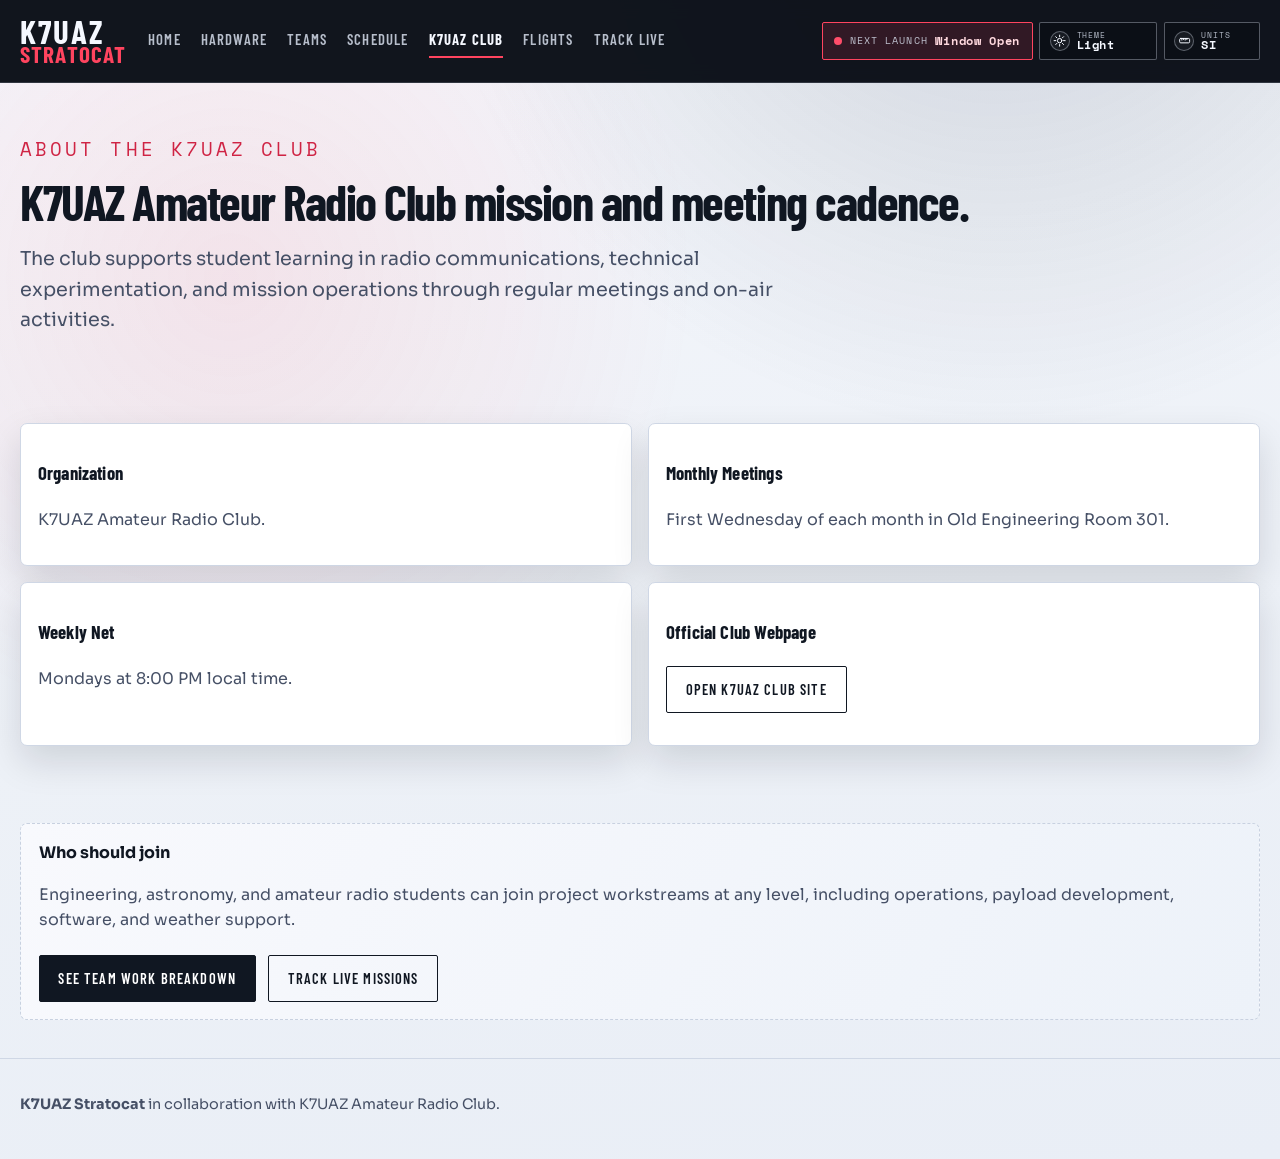
==== commit 64c7ebaf: "Update branding to K7UAZ Stratocat" ====
--- a/club.html
+++ b/club.html
@@ -3,7 +3,7 @@
   <head>
     <meta charset="UTF-8" />
     <meta name="viewport" content="width=device-width, initial-scale=1.0" />
-    <title>Stratocat | About K7UAZ Club</title>
+    <title>K7UAZ Stratocat | About K7UAZ Club</title>
     <meta
       name="description"
       content="About the K7UAZ Amateur Radio Club, meeting cadence, weekly net, and official webpage."
@@ -13,7 +13,7 @@
   <body>
     <header class="site-header">
       <div class="layout nav">
-        <a class="brand" href="index.html">Strato<span>cat</span></a>
+        <a class="brand" href="index.html">K7UAZ <span>Stratocat</span></a>
         <button class="menu-toggle" data-menu-toggle aria-expanded="false" aria-controls="menu">Menu</button>
         <nav id="menu" class="nav-menu" data-menu>
           <a href="index.html" data-nav>Home</a>
@@ -81,7 +81,7 @@
 
     <footer class="footer">
       <div class="layout">
-        <p><strong>Stratocat</strong> in collaboration with K7UAZ Amateur Radio Club.</p>
+        <p><strong>K7UAZ Stratocat</strong> in collaboration with K7UAZ Amateur Radio Club.</p>
       </div>
     </footer>
 
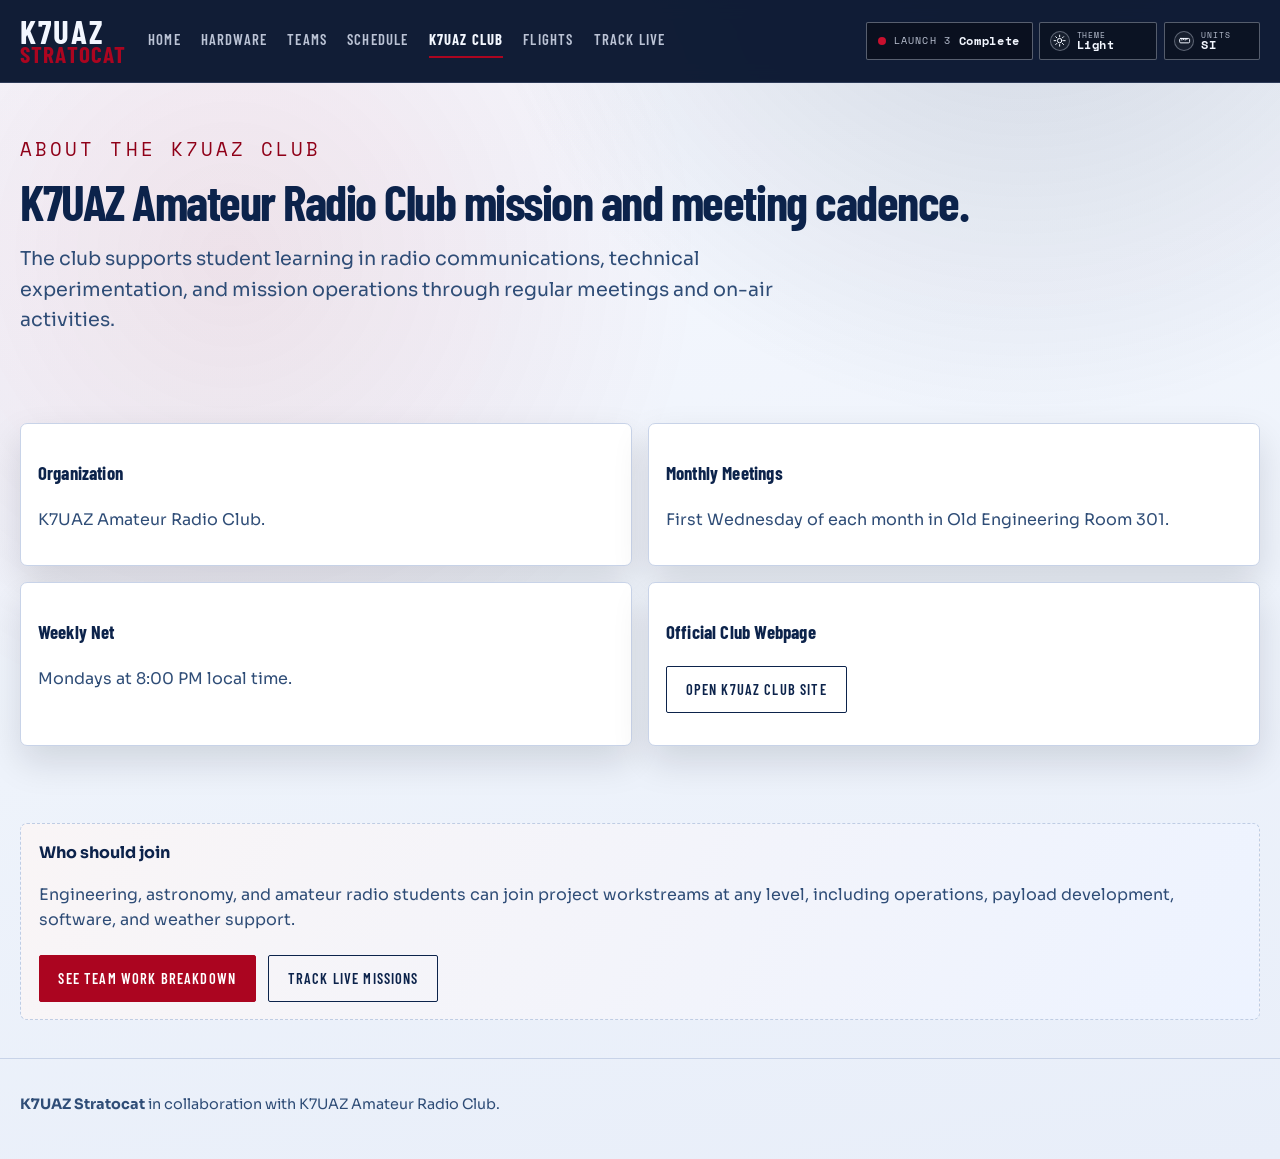
==== commit 0bc707de: "Bust CSS cache for theme fixes" ====
--- a/club.html
+++ b/club.html
@@ -8,7 +8,7 @@
       name="description"
       content="About the K7UAZ Amateur Radio Club, meeting cadence, weekly net, and official webpage."
     />
-    <link rel="stylesheet" href="assets/css/styles.css" />
+    <link rel="stylesheet" href="assets/css/styles.css?v=20260406-theme-fix-2" />
   </head>
   <body>
     <header class="site-header">
--- a/assets/css/styles.css
+++ b/assets/css/styles.css
@@ -1,26 +1,26 @@
 @import url("https://fonts.googleapis.com/css2?family=Barlow+Condensed:wght@500;600;700&family=Sora:wght@400;600;700;800&family=Space+Mono:wght@400;700&display=swap");
 
 :root {
-  --bg: #eff3f9;
+  --bg: #eef2fa;
   --bg-elevated: #ffffff;
-  --ink: #101722;
-  --ink-soft: #465066;
-  --accent: #ff445f;
-  --accent-strong: #cf2444;
-  --signal: #ff4d6a;
-  --line: #cfd7e5;
+  --ink: #0c234b;
+  --ink-soft: #2f4d77;
+  --accent: #ab0520;
+  --accent-strong: #8f0018;
+  --signal: #c8102e;
+  --line: #c8d3e8;
   --shadow: 0 16px 36px rgba(7, 16, 31, 0.13);
   --radius: 10px;
   --radius-sm: 7px;
   --max: 1240px;
   --body-bg:
-    radial-gradient(circle at 78% -12%, rgba(26, 41, 69, 0.18) 0%, rgba(26, 41, 69, 0) 35%),
-    radial-gradient(circle at 18% 24%, rgba(255, 68, 95, 0.1) 0%, rgba(255, 68, 95, 0) 34%),
-    linear-gradient(170deg, #f5f7fc 0%, #edf1f7 55%, #e9eef6 100%);
-  --header-bg: rgba(8, 12, 20, 0.96);
-  --header-border: rgba(173, 184, 206, 0.2);
-  --header-ink: #f5f8ff;
-  --header-soft-ink: rgba(220, 227, 242, 0.82);
+    radial-gradient(circle at 80% -12%, rgba(12, 35, 75, 0.18) 0%, rgba(12, 35, 75, 0) 34%),
+    radial-gradient(circle at 18% 22%, rgba(171, 5, 32, 0.09) 0%, rgba(171, 5, 32, 0) 34%),
+    linear-gradient(170deg, #f7f9ff 0%, #eef3fb 56%, #e8eef9 100%);
+  --header-bg: rgba(8, 20, 46, 0.96);
+  --header-border: rgba(142, 161, 196, 0.24);
+  --header-ink: #f3f7ff;
+  --header-soft-ink: rgba(220, 228, 244, 0.84);
   --nav-shell-bg: transparent;
   --nav-shell-border: transparent;
   --nav-shell-shadow: none;
@@ -28,31 +28,31 @@
   --nav-active-ink: var(--header-ink);
   --nav-link-hover-bg: transparent;
   --nav-link-hover-ink: #ffffff;
-  --menu-toggle-bg: rgba(6, 10, 17, 0.55);
+  --menu-toggle-bg: rgba(11, 27, 58, 0.62);
   --menu-toggle-ink: var(--header-ink);
-  --hero-media-bg: linear-gradient(140deg, #17243b 0%, #101621 100%);
-  --button-primary-bg: #101722;
+  --hero-media-bg: linear-gradient(140deg, #153468 0%, #0c234b 100%);
+  --button-primary-bg: #ab0520;
   --button-primary-ink: #ffffff;
-  --button-primary-border: #101722;
-  --button-hover-bg: #1c2a43;
+  --button-primary-border: #ab0520;
+  --button-hover-bg: #8f0018;
   --button-hover-ink: #ffffff;
   --button-ghost-bg: transparent;
-  --button-ghost-ink: #101722;
-  --button-ghost-border: #101722;
-  --button-ghost-hover-bg: rgba(16, 23, 34, 0.06);
-  --surface-soft: #f5f8ff;
-  --surface-muted: #f2f6fc;
+  --button-ghost-ink: #0c234b;
+  --button-ghost-border: #0c234b;
+  --button-ghost-hover-bg: rgba(12, 35, 75, 0.07);
+  --surface-soft: #f4f7ff;
+  --surface-muted: #edf3ff;
   --table-bg: #fff;
-  --table-row-border: #dde5f2;
-  --table-head-bg: #eef2f9;
-  --table-head-ink: #273854;
-  --soft-panel-border: #c8d1e0;
-  --soft-panel-bg: linear-gradient(122deg, #f8f9fd, #edf2f9);
-  --logo-border: #c6d0df;
-  --logo-bg: #f3f7fd;
-  --logo-ink: #33496a;
-  --hero-callout-bg: linear-gradient(128deg, #f8e2e7, #eef3fb);
-  --mobile-menu-bg: rgba(6, 10, 17, 0.97);
+  --table-row-border: #d6e0f0;
+  --table-head-bg: #edf2fb;
+  --table-head-ink: #1f3c67;
+  --soft-panel-border: #bfcde4;
+  --soft-panel-bg: linear-gradient(122deg, #f9f5f6, #edf3ff);
+  --logo-border: #baccdd;
+  --logo-bg: #eef4ff;
+  --logo-ink: #2d4670;
+  --hero-callout-bg: linear-gradient(128deg, #f7e4e8, #ebf2ff);
+  --mobile-menu-bg: rgba(8, 20, 46, 0.98);
   --status-completed-bg: #e8f8ec;
   --status-completed-border: #9fddb0;
   --status-completed-ink: #1c6c33;
@@ -62,6 +62,33 @@
   --status-inprogress-bg: #e9f4ff;
   --status-inprogress-border: #9dc5ef;
   --status-inprogress-ink: #225f9c;
+  --status-alert-bg: #fde9ec;
+  --status-alert-border: #e8a1ad;
+  --status-alert-ink: #8e1f33;
+  --status-muted-bg: #edf2fb;
+  --status-muted-border: #c2cee1;
+  --status-muted-ink: #4c6389;
+  --live-card-border: rgba(112, 153, 214, 0.4);
+  --live-card-bg:
+    radial-gradient(circle at top right, rgba(130, 179, 255, 0.3), transparent 42%),
+    linear-gradient(180deg, rgba(241, 246, 255, 0.98), rgba(220, 232, 250, 0.98));
+  --live-card-shadow:
+    0 16px 28px rgba(31, 58, 107, 0.18),
+    inset 0 1px 0 rgba(255, 255, 255, 0.88);
+  --live-card-sheen: linear-gradient(120deg, rgba(255, 255, 255, 0.4), transparent 40%);
+  --live-card-kicker: rgba(47, 77, 119, 0.86);
+  --live-card-number: #183660;
+  --live-card-unit: rgba(54, 83, 126, 0.82);
+  --live-card-major-unit: #274b80;
+  --live-card-segment-border: rgba(109, 151, 213, 0.28);
+  --live-card-segment-bg: rgba(255, 255, 255, 0.52);
+  --live-card-segment-shadow: inset 0 1px 0 rgba(255, 255, 255, 0.82);
+  --live-card-label: rgba(37, 62, 101, 0.9);
+  --hero-badge-bg:
+    radial-gradient(circle at 50% 16%, rgba(102, 149, 221, 0.16) 0%, rgba(102, 149, 221, 0) 34%),
+    linear-gradient(180deg, #fbfdff 0%, #edf3ff 100%);
+  --hero-badge-caption-bg: rgba(248, 251, 255, 0.94);
+  --hero-badge-caption-ink: #486489;
 }
 
 * {
@@ -196,7 +223,7 @@
   height: 0.5rem;
   border-radius: 999px;
   background: var(--signal);
-  box-shadow: 0 0 0 0 rgba(255, 68, 95, 0.58);
+  box-shadow: 0 0 0 0 rgba(171, 5, 32, 0.58);
   animation: chipPulse 2s ease-in-out infinite;
 }
 
@@ -218,7 +245,7 @@
 
 .launch-chip.launch-live {
   border-color: var(--accent);
-  background: rgba(255, 68, 95, 0.14);
+  background: rgba(171, 5, 32, 0.14);
 }
 
 .launch-chip.launch-live .launch-chip-value {
@@ -396,6 +423,13 @@
   font-family: "Space Mono", monospace;
 }
 
+.eyebrow-with-status {
+  display: flex;
+  align-items: center;
+  gap: 0.55rem;
+  flex-wrap: wrap;
+}
+
 .hero h1,
 .page-hero h1 {
   margin: 0.65rem 0 0.95rem;
@@ -419,11 +453,31 @@
   background: var(--hero-media-bg);
 }
 
+.hero-image img {
+  width: 100%;
+}
+
+.hero-image-badge {
+  background: var(--hero-badge-bg);
+}
+
+.hero-image-badge img {
+  margin: 0 auto;
+  padding: 1.35rem;
+  aspect-ratio: 1 / 1;
+  object-fit: contain;
+}
+
 .hero-image figcaption {
   font-size: 0.85rem;
   padding: 0.8rem 1rem;
   border-top: 1px solid var(--line);
   color: var(--ink-soft);
+}
+
+.hero-image-badge figcaption {
+  background: var(--hero-badge-caption-bg);
+  color: var(--hero-badge-caption-ink);
 }
 
 .button-row {
@@ -477,6 +531,7 @@
 }
 
 .stat-badge {
+  position: relative;
   background: var(--bg-elevated);
   border: 1px solid var(--line);
   border-radius: var(--radius-sm);
@@ -484,10 +539,121 @@
   box-shadow: 0 10px 20px rgba(7, 16, 31, 0.08);
 }
 
+.stat-badge-live {
+  overflow: hidden;
+  border-color: var(--live-card-border);
+  background: var(--live-card-bg);
+  box-shadow: var(--live-card-shadow);
+}
+
+.stat-badge-live::before {
+  content: "";
+  position: absolute;
+  inset: 0;
+  background: var(--live-card-sheen);
+  pointer-events: none;
+}
+
 .stat-value {
   font-size: 1.35rem;
   font-weight: 800;
   letter-spacing: -0.02em;
+}
+
+.stat-value-clock {
+  font-family: "Space Mono", monospace;
+  font-size: 1.08rem;
+  letter-spacing: 0.01em;
+  font-variant-numeric: tabular-nums;
+  white-space: nowrap;
+}
+
+.stat-value-live-counter {
+  display: flex;
+  flex-direction: column;
+  gap: 0.55rem;
+  font-family: "Space Mono", monospace;
+  letter-spacing: 0.01em;
+  white-space: normal;
+  position: relative;
+  z-index: 1;
+}
+
+.stat-counter-kicker {
+  display: inline-flex;
+  align-items: center;
+  gap: 0.45rem;
+  font-size: 0.63rem;
+  letter-spacing: 0.16em;
+  text-transform: uppercase;
+  color: var(--live-card-kicker);
+}
+
+.stat-counter-dot {
+  width: 0.48rem;
+  height: 0.48rem;
+  border-radius: 999px;
+  background: #ff5b6f;
+  box-shadow: 0 0 0 0.24rem rgba(255, 91, 111, 0.14);
+}
+
+.stat-counter-major {
+  display: flex;
+  align-items: end;
+  gap: 0.55rem;
+  flex-wrap: wrap;
+}
+
+.stat-counter-minor {
+  display: grid;
+  grid-template-columns: repeat(3, minmax(0, 1fr));
+  gap: 0.5rem;
+}
+
+.stat-counter-segment {
+  display: grid;
+  gap: 0.22rem;
+  padding: 0.48rem 0.42rem 0.42rem;
+  border-radius: 0.72rem;
+  border: 1px solid var(--live-card-segment-border);
+  background: var(--live-card-segment-bg);
+  box-shadow: var(--live-card-segment-shadow);
+  text-align: center;
+}
+
+.stat-counter-number {
+  font-variant-numeric: tabular-nums;
+  font-size: 1.32em;
+  font-weight: 800;
+  line-height: 1;
+  color: var(--live-card-number);
+}
+
+.stat-counter-major .stat-counter-number {
+  font-size: 2.2em;
+  letter-spacing: -0.05em;
+}
+
+.stat-counter-unit {
+  font-size: 0.56em;
+  letter-spacing: 0.13em;
+  font-weight: 700;
+  text-transform: uppercase;
+  color: var(--live-card-unit);
+}
+
+.stat-counter-unit-major {
+  margin-bottom: 0.25rem;
+  font-size: 0.64em;
+  color: var(--live-card-major-unit);
+}
+
+.stat-counter-segment .stat-counter-number {
+  font-size: 1.02em;
+}
+
+.stat-counter-segment .stat-counter-unit {
+  font-size: 0.5em;
 }
 
 .stat-label {
@@ -499,6 +665,12 @@
   font-family: "Space Mono", monospace;
 }
 
+.stat-badge-live .stat-label {
+  color: var(--live-card-label);
+  position: relative;
+  z-index: 1;
+}
+
 .card {
   border: 1px solid var(--line);
   border-radius: var(--radius-sm);
@@ -559,16 +731,31 @@
   background: var(--surface-soft);
 }
 
-.patch-wrap img {
+.patch-frame {
+  aspect-ratio: 1 / 1;
+  display: grid;
+  place-items: center;
+  padding: clamp(0.9rem, 1.6vw, 1.2rem);
+  background:
+    var(
+      --hero-badge-bg,
+      radial-gradient(circle at 50% 16%, rgba(102, 149, 221, 0.16) 0%, rgba(102, 149, 221, 0) 34%),
+      linear-gradient(180deg, #fbfdff 0%, #edf3ff 100%)
+    );
+}
+
+.patch-frame img {
   width: 100%;
-  max-height: 210px;
-  object-fit: cover;
+  height: 100%;
+  object-fit: contain;
 }
 
 .patch-wrap figcaption {
   font-size: 0.78rem;
   padding: 0.62rem 0.82rem;
   border-top: 1px solid var(--line);
+  background: var(--hero-badge-caption-bg, rgba(248, 251, 255, 0.94));
+  color: var(--hero-badge-caption-ink, #486489);
 }
 
 .metric-grid {
@@ -634,6 +821,18 @@
   color: var(--status-inprogress-ink);
 }
 
+.status-alert {
+  background: var(--status-alert-bg);
+  border-color: var(--status-alert-border);
+  color: var(--status-alert-ink);
+}
+
+.status-muted {
+  background: var(--status-muted-bg);
+  border-color: var(--status-muted-border);
+  color: var(--status-muted-ink);
+}
+
 .page-hero {
   padding: 3.2rem 0 2rem;
 }
@@ -643,6 +842,95 @@
   border: 1px dashed var(--soft-panel-border);
   border-radius: var(--radius-sm);
   background: var(--soft-panel-bg);
+}
+
+.contact-card {
+  display: grid;
+  grid-template-columns: minmax(0, 320px) minmax(0, 1fr);
+  overflow: hidden;
+}
+
+.contact-card-photo {
+  margin: 0;
+  min-height: 100%;
+  background: linear-gradient(180deg, rgba(12, 33, 70, 0.9), rgba(6, 18, 43, 0.96));
+}
+
+.contact-card-photo img {
+  display: block;
+  width: 100%;
+  height: 100%;
+  min-height: 100%;
+  object-fit: cover;
+}
+
+.contact-card-body {
+  display: grid;
+  align-content: center;
+  gap: 0.85rem;
+  padding: 1.4rem 1.5rem;
+}
+
+.contact-card-body h2 {
+  margin: -0.15rem 0 0;
+  font-size: clamp(1.8rem, 1vw + 1.4rem, 2.5rem);
+  line-height: 1.02;
+}
+
+.contact-card-body p {
+  margin: 0;
+}
+
+.contact-card-role {
+  font-family: "Space Mono", monospace;
+  font-size: 0.76rem;
+  text-transform: uppercase;
+  letter-spacing: 0.13em;
+  color: var(--accent-strong);
+}
+
+.contact-card-links {
+  display: flex;
+  flex-wrap: wrap;
+  gap: 0.75rem;
+}
+
+.contact-card-detail-list {
+  display: grid;
+  gap: 0.75rem;
+}
+
+.contact-card-detail {
+  display: grid;
+  gap: 0.16rem;
+  padding: 0.78rem 0.9rem;
+  border-radius: 0.8rem;
+  border: 1px solid var(--line);
+  background: rgba(110, 149, 217, 0.08);
+  text-decoration: none;
+  color: inherit;
+  transition: transform 0.18s ease, border-color 0.18s ease, background-color 0.18s ease;
+}
+
+.contact-card-detail:hover,
+.contact-card-detail:focus-visible {
+  transform: translateY(-1px);
+  border-color: rgba(94, 142, 221, 0.5);
+  background: rgba(110, 149, 217, 0.14);
+  outline: none;
+}
+
+.contact-card-detail-label {
+  font-family: "Space Mono", monospace;
+  font-size: 0.68rem;
+  text-transform: uppercase;
+  letter-spacing: 0.12em;
+  color: var(--ink-soft);
+}
+
+.contact-card-detail-value {
+  font-weight: 700;
+  word-break: break-word;
 }
 
 .table-wrap {
@@ -934,23 +1222,23 @@
 
 :root[data-theme="dark"] {
   color-scheme: dark;
-  --bg: #04070e;
-  --bg-elevated: #0a111b;
-  --ink: #f3f6ff;
-  --ink-soft: #b4bfd4;
-  --accent: #ff4d6a;
-  --accent-strong: #ff6a85;
-  --signal: #ff5f7a;
-  --line: #1d273a;
-  --shadow: 0 16px 38px rgba(0, 0, 0, 0.5);
+  --bg: #04102a;
+  --bg-elevated: #0a1b3f;
+  --ink: #edf3ff;
+  --ink-soft: #b1c3e2;
+  --accent: #ab0520;
+  --accent-strong: #d61f3f;
+  --signal: #cf1b3a;
+  --line: #2a4577;
+  --shadow: 0 18px 40px rgba(1, 8, 24, 0.52);
   --body-bg:
-    radial-gradient(circle at 74% -12%, rgba(145, 166, 214, 0.16) 0%, rgba(145, 166, 214, 0) 34%),
-    radial-gradient(circle at 16% 22%, rgba(255, 77, 106, 0.16) 0%, rgba(255, 77, 106, 0) 36%),
-    linear-gradient(168deg, #02040a 0%, #04070e 55%, #050a12 100%);
-  --header-bg: rgba(0, 0, 0, 0.95);
-  --header-border: rgba(219, 227, 246, 0.16);
-  --header-ink: #f7f9ff;
-  --header-soft-ink: rgba(230, 236, 248, 0.8);
+    radial-gradient(circle at 74% -12%, rgba(80, 121, 196, 0.2) 0%, rgba(80, 121, 196, 0) 34%),
+    radial-gradient(circle at 16% 22%, rgba(171, 5, 32, 0.2) 0%, rgba(171, 5, 32, 0) 36%),
+    linear-gradient(168deg, #030c20 0%, #04102a 55%, #051535 100%);
+  --header-bg: rgba(6, 18, 44, 0.94);
+  --header-border: rgba(121, 150, 199, 0.36);
+  --header-ink: #f2f6ff;
+  --header-soft-ink: rgba(213, 225, 247, 0.82);
   --nav-shell-bg: transparent;
   --nav-shell-border: transparent;
   --nav-shell-shadow: none;
@@ -958,31 +1246,31 @@
   --nav-active-ink: var(--header-ink);
   --nav-link-hover-bg: transparent;
   --nav-link-hover-ink: #ffffff;
-  --menu-toggle-bg: rgba(9, 13, 22, 0.74);
-  --menu-toggle-ink: #f7f9ff;
-  --hero-media-bg: linear-gradient(140deg, #121827 0%, #04070e 100%);
-  --button-primary-bg: transparent;
-  --button-primary-ink: #f7f9ff;
-  --button-primary-border: #f7f9ff;
-  --button-hover-bg: #f7f9ff;
-  --button-hover-ink: #060a12;
+  --menu-toggle-bg: rgba(9, 24, 58, 0.76);
+  --menu-toggle-ink: #f2f6ff;
+  --hero-media-bg: linear-gradient(140deg, #16366f 0%, #0a1f47 100%);
+  --button-primary-bg: #ab0520;
+  --button-primary-ink: #ffffff;
+  --button-primary-border: #ab0520;
+  --button-hover-bg: #8f0018;
+  --button-hover-ink: #ffffff;
   --button-ghost-bg: transparent;
-  --button-ghost-ink: #f7f9ff;
-  --button-ghost-border: rgba(230, 236, 248, 0.65);
-  --button-ghost-hover-bg: rgba(247, 249, 255, 0.14);
-  --surface-soft: #0c111b;
-  --surface-muted: #0b111b;
-  --table-bg: #0a101b;
-  --table-row-border: #202c42;
-  --table-head-bg: #0f1727;
-  --table-head-ink: #d5def0;
-  --soft-panel-border: #2d3b56;
-  --soft-panel-bg: linear-gradient(122deg, #121a2b, #0a111b);
-  --logo-border: #3f526f;
-  --logo-bg: #0f1828;
-  --logo-ink: #adbdd7;
-  --hero-callout-bg: linear-gradient(122deg, #1b1522, #0c121f);
-  --mobile-menu-bg: rgba(0, 0, 0, 0.97);
+  --button-ghost-ink: #f2f6ff;
+  --button-ghost-border: rgba(213, 225, 247, 0.66);
+  --button-ghost-hover-bg: rgba(171, 5, 32, 0.22);
+  --surface-soft: #0c214d;
+  --surface-muted: #0b1e46;
+  --table-bg: #0a1b3f;
+  --table-row-border: #2a4577;
+  --table-head-bg: #102652;
+  --table-head-ink: #d6e5ff;
+  --soft-panel-border: #355692;
+  --soft-panel-bg: linear-gradient(122deg, #132e63, #0a1d43);
+  --logo-border: #3e5f98;
+  --logo-bg: #0d2450;
+  --logo-ink: #b8cbef;
+  --hero-callout-bg: linear-gradient(122deg, #311426, #11264f);
+  --mobile-menu-bg: rgba(5, 15, 37, 0.98);
   --status-completed-bg: rgba(28, 108, 51, 0.22);
   --status-completed-border: rgba(103, 196, 131, 0.48);
   --status-completed-ink: #9de2b2;
@@ -992,28 +1280,53 @@
   --status-inprogress-bg: rgba(34, 95, 156, 0.24);
   --status-inprogress-border: rgba(157, 197, 239, 0.42);
   --status-inprogress-ink: #abd1ff;
+  --status-alert-bg: rgba(142, 31, 51, 0.24);
+  --status-alert-border: rgba(232, 161, 173, 0.44);
+  --status-alert-ink: #ffc0cb;
+  --status-muted-bg: rgba(76, 99, 137, 0.24);
+  --status-muted-border: rgba(194, 206, 225, 0.34);
+  --status-muted-ink: #d8e2f5;
+  --live-card-border: rgba(100, 170, 255, 0.42);
+  --live-card-bg:
+    radial-gradient(circle at top right, rgba(108, 162, 255, 0.18), transparent 40%),
+    linear-gradient(180deg, rgba(13, 31, 68, 0.92), rgba(9, 21, 48, 0.96));
+  --live-card-shadow:
+    0 16px 28px rgba(5, 11, 28, 0.34),
+    inset 0 1px 0 rgba(255, 255, 255, 0.05);
+  --live-card-sheen: linear-gradient(120deg, rgba(255, 255, 255, 0.05), transparent 38%);
+  --live-card-kicker: rgba(216, 230, 255, 0.78);
+  --live-card-number: #f7fbff;
+  --live-card-unit: rgba(205, 223, 255, 0.74);
+  --live-card-major-unit: rgba(233, 240, 255, 0.82);
+  --live-card-segment-border: rgba(129, 180, 255, 0.18);
+  --live-card-segment-bg: rgba(255, 255, 255, 0.045);
+  --live-card-segment-shadow: inset 0 1px 0 rgba(255, 255, 255, 0.04);
+  --live-card-label: rgba(225, 236, 255, 0.76);
+  --hero-badge-bg: var(--hero-media-bg);
+  --hero-badge-caption-bg: rgba(7, 18, 44, 0.68);
+  --hero-badge-caption-ink: #b1c3e2;
 }
 
 @media (prefers-color-scheme: dark) {
   :root:not([data-theme="light"]) {
     color-scheme: dark;
-    --bg: #04070e;
-    --bg-elevated: #0a111b;
-    --ink: #f3f6ff;
-    --ink-soft: #b4bfd4;
-    --accent: #ff4d6a;
-    --accent-strong: #ff6a85;
-    --signal: #ff5f7a;
-    --line: #1d273a;
-    --shadow: 0 16px 38px rgba(0, 0, 0, 0.5);
+    --bg: #04102a;
+    --bg-elevated: #0a1b3f;
+    --ink: #edf3ff;
+    --ink-soft: #b1c3e2;
+    --accent: #ab0520;
+    --accent-strong: #d61f3f;
+    --signal: #cf1b3a;
+    --line: #2a4577;
+    --shadow: 0 18px 40px rgba(1, 8, 24, 0.52);
     --body-bg:
-      radial-gradient(circle at 74% -12%, rgba(145, 166, 214, 0.16) 0%, rgba(145, 166, 214, 0) 34%),
-      radial-gradient(circle at 16% 22%, rgba(255, 77, 106, 0.16) 0%, rgba(255, 77, 106, 0) 36%),
-      linear-gradient(168deg, #02040a 0%, #04070e 55%, #050a12 100%);
-    --header-bg: rgba(0, 0, 0, 0.95);
-    --header-border: rgba(219, 227, 246, 0.16);
-    --header-ink: #f7f9ff;
-    --header-soft-ink: rgba(230, 236, 248, 0.8);
+      radial-gradient(circle at 74% -12%, rgba(80, 121, 196, 0.2) 0%, rgba(80, 121, 196, 0) 34%),
+      radial-gradient(circle at 16% 22%, rgba(171, 5, 32, 0.2) 0%, rgba(171, 5, 32, 0) 36%),
+      linear-gradient(168deg, #030c20 0%, #04102a 55%, #051535 100%);
+    --header-bg: rgba(6, 18, 44, 0.94);
+    --header-border: rgba(121, 150, 199, 0.36);
+    --header-ink: #f2f6ff;
+    --header-soft-ink: rgba(213, 225, 247, 0.82);
     --nav-shell-bg: transparent;
     --nav-shell-border: transparent;
     --nav-shell-shadow: none;
@@ -1021,31 +1334,31 @@
     --nav-active-ink: var(--header-ink);
     --nav-link-hover-bg: transparent;
     --nav-link-hover-ink: #ffffff;
-    --menu-toggle-bg: rgba(9, 13, 22, 0.74);
-    --menu-toggle-ink: #f7f9ff;
-    --hero-media-bg: linear-gradient(140deg, #121827 0%, #04070e 100%);
-    --button-primary-bg: transparent;
-    --button-primary-ink: #f7f9ff;
-    --button-primary-border: #f7f9ff;
-    --button-hover-bg: #f7f9ff;
-    --button-hover-ink: #060a12;
+    --menu-toggle-bg: rgba(9, 24, 58, 0.76);
+    --menu-toggle-ink: #f2f6ff;
+    --hero-media-bg: linear-gradient(140deg, #16366f 0%, #0a1f47 100%);
+    --button-primary-bg: #ab0520;
+    --button-primary-ink: #ffffff;
+    --button-primary-border: #ab0520;
+    --button-hover-bg: #8f0018;
+    --button-hover-ink: #ffffff;
     --button-ghost-bg: transparent;
-    --button-ghost-ink: #f7f9ff;
-    --button-ghost-border: rgba(230, 236, 248, 0.65);
-    --button-ghost-hover-bg: rgba(247, 249, 255, 0.14);
-    --surface-soft: #0c111b;
-    --surface-muted: #0b111b;
-    --table-bg: #0a101b;
-    --table-row-border: #202c42;
-    --table-head-bg: #0f1727;
-    --table-head-ink: #d5def0;
-    --soft-panel-border: #2d3b56;
-    --soft-panel-bg: linear-gradient(122deg, #121a2b, #0a111b);
-    --logo-border: #3f526f;
-    --logo-bg: #0f1828;
-    --logo-ink: #adbdd7;
-    --hero-callout-bg: linear-gradient(122deg, #1b1522, #0c121f);
-    --mobile-menu-bg: rgba(0, 0, 0, 0.97);
+    --button-ghost-ink: #f2f6ff;
+    --button-ghost-border: rgba(213, 225, 247, 0.66);
+    --button-ghost-hover-bg: rgba(171, 5, 32, 0.22);
+    --surface-soft: #0c214d;
+    --surface-muted: #0b1e46;
+    --table-bg: #0a1b3f;
+    --table-row-border: #2a4577;
+    --table-head-bg: #102652;
+    --table-head-ink: #d6e5ff;
+    --soft-panel-border: #355692;
+    --soft-panel-bg: linear-gradient(122deg, #132e63, #0a1d43);
+    --logo-border: #3e5f98;
+    --logo-bg: #0d2450;
+    --logo-ink: #b8cbef;
+    --hero-callout-bg: linear-gradient(122deg, #311426, #11264f);
+    --mobile-menu-bg: rgba(5, 15, 37, 0.98);
     --status-completed-bg: rgba(28, 108, 51, 0.22);
     --status-completed-border: rgba(103, 196, 131, 0.48);
     --status-completed-ink: #9de2b2;
@@ -1055,6 +1368,31 @@
     --status-inprogress-bg: rgba(34, 95, 156, 0.24);
     --status-inprogress-border: rgba(157, 197, 239, 0.42);
     --status-inprogress-ink: #abd1ff;
+    --status-alert-bg: rgba(142, 31, 51, 0.24);
+    --status-alert-border: rgba(232, 161, 173, 0.44);
+    --status-alert-ink: #ffc0cb;
+    --status-muted-bg: rgba(76, 99, 137, 0.24);
+    --status-muted-border: rgba(194, 206, 225, 0.34);
+    --status-muted-ink: #d8e2f5;
+    --live-card-border: rgba(100, 170, 255, 0.42);
+    --live-card-bg:
+      radial-gradient(circle at top right, rgba(108, 162, 255, 0.18), transparent 40%),
+      linear-gradient(180deg, rgba(13, 31, 68, 0.92), rgba(9, 21, 48, 0.96));
+    --live-card-shadow:
+      0 16px 28px rgba(5, 11, 28, 0.34),
+      inset 0 1px 0 rgba(255, 255, 255, 0.05);
+    --live-card-sheen: linear-gradient(120deg, rgba(255, 255, 255, 0.05), transparent 38%);
+    --live-card-kicker: rgba(216, 230, 255, 0.78);
+    --live-card-number: #f7fbff;
+    --live-card-unit: rgba(205, 223, 255, 0.74);
+    --live-card-major-unit: rgba(233, 240, 255, 0.82);
+    --live-card-segment-border: rgba(129, 180, 255, 0.18);
+    --live-card-segment-bg: rgba(255, 255, 255, 0.045);
+    --live-card-segment-shadow: inset 0 1px 0 rgba(255, 255, 255, 0.04);
+    --live-card-label: rgba(225, 236, 255, 0.76);
+    --hero-badge-bg: var(--hero-media-bg);
+    --hero-badge-caption-bg: rgba(7, 18, 44, 0.68);
+    --hero-badge-caption-ink: #b1c3e2;
   }
 }
 
@@ -1071,13 +1409,13 @@
 
 @keyframes chipPulse {
   0% {
-    box-shadow: 0 0 0 0 rgba(255, 68, 95, 0.58);
+    box-shadow: 0 0 0 0 rgba(171, 5, 32, 0.58);
   }
   75% {
-    box-shadow: 0 0 0 0.42rem rgba(255, 68, 95, 0);
+    box-shadow: 0 0 0 0.42rem rgba(171, 5, 32, 0);
   }
   100% {
-    box-shadow: 0 0 0 0 rgba(255, 68, 95, 0);
+    box-shadow: 0 0 0 0 rgba(171, 5, 32, 0);
   }
 }
 
@@ -1114,6 +1452,7 @@
   .embed-grid,
   .sponsor-grid,
   .team-grid,
+  .contact-card,
   .report-gallery,
   .milestone-grid,
   .club-grid,
@@ -1247,6 +1586,7 @@
   .report-sections,
   .sponsor-grid,
   .team-grid,
+  .contact-card,
   .report-gallery,
   .badge-grid,
   .metric-grid {
@@ -1260,4 +1600,12 @@
   .section {
     padding: 2.6rem 0;
   }
-}
+
+  .contact-card-photo img {
+    aspect-ratio: 4 / 4.5;
+  }
+
+  .contact-card-body {
+    padding: 1.15rem;
+  }
+}
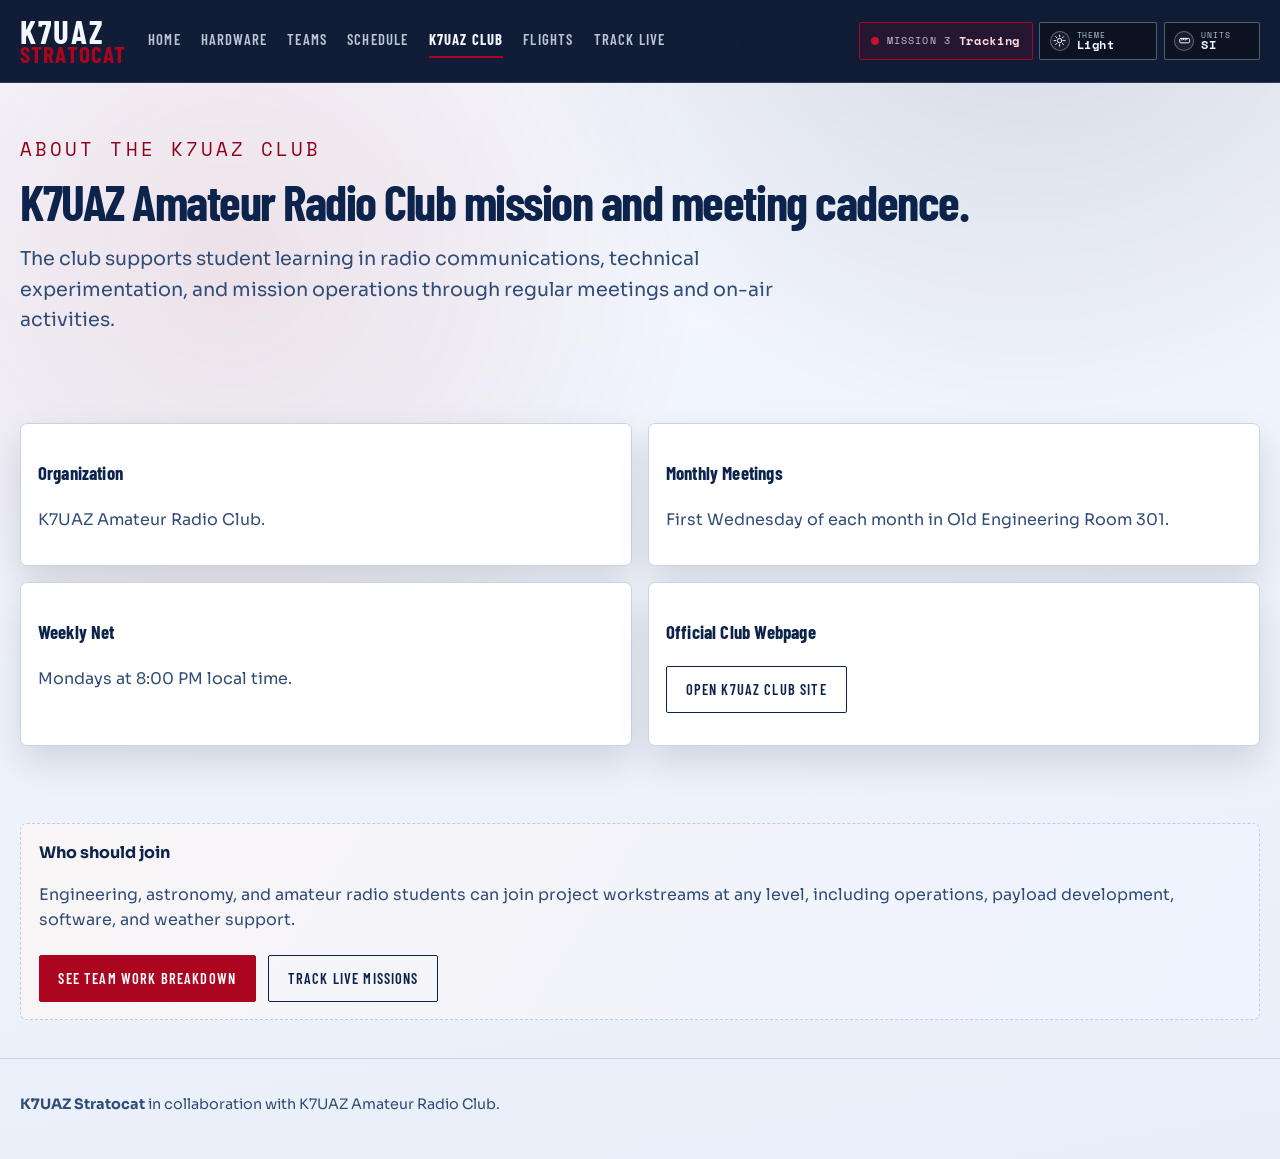
==== commit caef48f3: "Update site for Mission 3 live tracking" ====
--- a/club.html
+++ b/club.html
@@ -85,6 +85,6 @@
       </div>
     </footer>
 
-    <script src="assets/js/site.js"></script>
+    <script src="assets/js/site.js?v=20260425-mission3-live"></script>
   </body>
 </html>
--- a/assets/css/styles.css
+++ b/assets/css/styles.css
@@ -89,6 +89,23 @@
     linear-gradient(180deg, #fbfdff 0%, #edf3ff 100%);
   --hero-badge-caption-bg: rgba(248, 251, 255, 0.94);
   --hero-badge-caption-ink: #486489;
+  --coverage-shell-bg:
+    radial-gradient(circle at 15% 12%, rgba(116, 156, 228, 0.22) 0%, rgba(116, 156, 228, 0) 34%),
+    linear-gradient(160deg, #f9fbff 0%, #edf3ff 100%);
+  --coverage-map-bg:
+    radial-gradient(circle at 50% 12%, rgba(255, 255, 255, 0.76) 0%, rgba(255, 255, 255, 0) 38%),
+    linear-gradient(180deg, #eef4ff 0%, #dbe6fb 100%);
+  --coverage-ocean-fill: rgba(237, 244, 255, 0.97);
+  --coverage-country-fill: rgba(248, 251, 255, 0.92);
+  --coverage-country-stroke: rgba(88, 118, 171, 0.35);
+  --coverage-outline: rgba(12, 35, 75, 0.2);
+  --coverage-graticule: rgba(78, 110, 165, 0.18);
+  --coverage-card-border: rgba(112, 147, 211, 0.34);
+  --coverage-legend-bg: rgba(240, 245, 255, 0.92);
+  --coverage-stat-bg: rgba(234, 241, 255, 0.78);
+  --coverage-tooltip-bg: rgba(7, 18, 42, 0.94);
+  --coverage-tooltip-ink: #f5f8ff;
+  --coverage-note-bg: rgba(255, 255, 255, 0.62);
 }
 
 * {
@@ -1154,6 +1171,291 @@
 
 .hero-callout p {
   margin: 0.2rem 0 0;
+}
+
+.coverage-grid {
+  margin-top: 1.45rem;
+  display: grid;
+  grid-template-columns: minmax(0, 1.45fr) minmax(320px, 0.95fr);
+  gap: 1rem;
+  align-items: start;
+}
+
+.coverage-card,
+.coverage-side-card {
+  padding: 1.08rem;
+}
+
+.coverage-card {
+  background: var(--coverage-shell-bg);
+  border-color: var(--coverage-card-border);
+}
+
+.coverage-card-head,
+.coverage-legend {
+  display: flex;
+  align-items: start;
+  justify-content: space-between;
+  gap: 1rem;
+}
+
+.coverage-card-head strong,
+.coverage-side-card strong,
+.coverage-legend strong {
+  display: block;
+  font-size: 0.88rem;
+  text-transform: uppercase;
+  letter-spacing: 0.06em;
+  font-family: "Space Mono", monospace;
+}
+
+.coverage-card-head p,
+.coverage-side-card p,
+.coverage-legend p {
+  margin: 0.35rem 0 0;
+}
+
+.coverage-map-stage {
+  position: relative;
+  margin-top: 1rem;
+  min-height: 390px;
+  border-radius: 18px;
+  overflow: hidden;
+  border: 1px solid var(--line);
+  background: var(--coverage-map-bg);
+}
+
+.coverage-map-stage::before {
+  content: "";
+  position: absolute;
+  inset: 0;
+  background:
+    radial-gradient(circle at 24% 20%, rgba(255, 255, 255, 0.28), transparent 32%),
+    radial-gradient(circle at 72% 34%, rgba(171, 5, 32, 0.12), transparent 30%);
+  pointer-events: none;
+}
+
+.coverage-map,
+.coverage-empty {
+  min-height: 390px;
+}
+
+.coverage-empty {
+  display: grid;
+  place-items: center;
+  padding: 1.4rem;
+  text-align: center;
+  color: var(--ink-soft);
+}
+
+.coverage-map svg {
+  display: block;
+  width: 100%;
+  height: auto;
+}
+
+.coverage-status {
+  position: absolute;
+  top: 0.95rem;
+  left: 0.95rem;
+  z-index: 2;
+  padding: 0.42rem 0.62rem;
+  border-radius: 999px;
+  border: 1px solid rgba(255, 255, 255, 0.42);
+  background: rgba(7, 18, 42, 0.84);
+  color: #f4f8ff;
+  font-family: "Space Mono", monospace;
+  font-size: 0.68rem;
+  letter-spacing: 0.08em;
+  text-transform: uppercase;
+}
+
+.coverage-tooltip {
+  position: absolute;
+  z-index: 3;
+  min-width: 180px;
+  max-width: 240px;
+  padding: 0.72rem 0.82rem;
+  border-radius: 14px;
+  background: var(--coverage-tooltip-bg);
+  color: var(--coverage-tooltip-ink);
+  box-shadow: 0 20px 36px rgba(3, 10, 26, 0.34);
+  transform: translate(-50%, calc(-100% - 14px));
+  opacity: 0;
+  transition: opacity 0.16s ease;
+  pointer-events: none;
+}
+
+.coverage-tooltip.is-visible {
+  opacity: 1;
+}
+
+.coverage-tooltip strong {
+  display: block;
+  margin-bottom: 0.2rem;
+  font-family: "Barlow Condensed", "Sora", sans-serif;
+  font-size: 1.05rem;
+  letter-spacing: 0.02em;
+}
+
+.coverage-tooltip span {
+  display: block;
+  font-size: 0.8rem;
+  color: rgba(229, 239, 255, 0.86);
+}
+
+.coverage-sphere {
+  fill: var(--coverage-ocean-fill);
+  stroke: var(--coverage-outline);
+  stroke-width: 1;
+}
+
+.coverage-graticule {
+  fill: none;
+  stroke: var(--coverage-graticule);
+  stroke-width: 0.7;
+}
+
+.coverage-country {
+  fill: var(--coverage-country-fill);
+  stroke: var(--coverage-country-stroke);
+  stroke-width: 0.75;
+}
+
+.coverage-cell {
+  stroke: rgba(255, 255, 255, 0.26);
+  stroke-width: 0.7;
+  vector-effect: non-scaling-stroke;
+}
+
+.coverage-cell-latest {
+  stroke: rgba(255, 247, 217, 0.96);
+  stroke-width: 1.35;
+}
+
+.coverage-legend {
+  margin-top: 1rem;
+  padding: 0.82rem 0.88rem;
+  border-radius: 14px;
+  border: 1px solid var(--line);
+  background: var(--coverage-legend-bg);
+}
+
+.coverage-legend-copy {
+  max-width: 36ch;
+}
+
+.coverage-legend-scale-wrap {
+  flex: 1;
+  min-width: 180px;
+}
+
+.coverage-legend-scale {
+  height: 12px;
+  border-radius: 999px;
+  background: linear-gradient(90deg, #89a8ea 0%, #efb168 55%, #ab0520 100%);
+  border: 1px solid rgba(255, 255, 255, 0.46);
+  box-shadow: inset 0 1px 0 rgba(255, 255, 255, 0.38);
+}
+
+.coverage-legend-labels {
+  margin-top: 0.35rem;
+  display: flex;
+  justify-content: space-between;
+  gap: 1rem;
+  font-family: "Space Mono", monospace;
+  font-size: 0.68rem;
+  letter-spacing: 0.06em;
+  text-transform: uppercase;
+  color: var(--ink-soft);
+}
+
+.coverage-stack {
+  display: grid;
+  gap: 1rem;
+}
+
+.coverage-stat-grid {
+  margin-top: 0.9rem;
+  display: grid;
+  grid-template-columns: repeat(2, minmax(0, 1fr));
+  gap: 0.72rem;
+}
+
+.coverage-stat-tile {
+  border: 1px solid var(--line);
+  border-radius: 14px;
+  padding: 0.84rem 0.88rem;
+  background: var(--coverage-stat-bg);
+}
+
+.coverage-stat-label {
+  display: block;
+  font-family: "Space Mono", monospace;
+  font-size: 0.68rem;
+  letter-spacing: 0.1em;
+  text-transform: uppercase;
+  color: var(--ink-soft);
+}
+
+.coverage-stat-value {
+  display: block;
+  margin-top: 0.24rem;
+  font-family: "Barlow Condensed", "Sora", sans-serif;
+  font-size: clamp(1.75rem, 2vw, 2.35rem);
+  line-height: 1;
+  color: var(--ink);
+  letter-spacing: -0.03em;
+}
+
+.coverage-stat-note {
+  display: block;
+  margin-top: 0.26rem;
+  font-size: 0.82rem;
+  color: var(--ink-soft);
+}
+
+.coverage-region-list {
+  list-style: none;
+  padding: 0;
+  margin: 0.95rem 0 0;
+  display: grid;
+  gap: 0.58rem;
+}
+
+.coverage-region-list li {
+  display: flex;
+  align-items: center;
+  justify-content: space-between;
+  gap: 1rem;
+  padding: 0.68rem 0.76rem;
+  border-radius: 12px;
+  border: 1px solid var(--line);
+  background: var(--coverage-stat-bg);
+}
+
+.coverage-region-label {
+  font-family: "Space Mono", monospace;
+  font-size: 0.8rem;
+  color: var(--ink);
+}
+
+.coverage-region-count {
+  font-weight: 700;
+  color: var(--accent-strong);
+  white-space: nowrap;
+}
+
+.coverage-note {
+  margin-top: 0.9rem;
+  padding: 0.9rem 0.95rem;
+  border: 1px dashed var(--soft-panel-border);
+  border-radius: 14px;
+  background: var(--coverage-note-bg);
+}
+
+.coverage-note p {
+  margin: 0;
 }
 
 .milestone-grid {
@@ -1305,6 +1607,23 @@
   --hero-badge-bg: var(--hero-media-bg);
   --hero-badge-caption-bg: rgba(7, 18, 44, 0.68);
   --hero-badge-caption-ink: #b1c3e2;
+  --coverage-shell-bg:
+    radial-gradient(circle at 18% 14%, rgba(96, 149, 233, 0.18) 0%, rgba(96, 149, 233, 0) 32%),
+    linear-gradient(168deg, rgba(12, 29, 65, 0.98), rgba(8, 20, 45, 0.98));
+  --coverage-map-bg:
+    radial-gradient(circle at 50% 10%, rgba(108, 162, 255, 0.08) 0%, rgba(108, 162, 255, 0) 36%),
+    linear-gradient(180deg, #0c214d 0%, #081935 100%);
+  --coverage-ocean-fill: rgba(8, 22, 50, 0.94);
+  --coverage-country-fill: rgba(20, 44, 92, 0.9);
+  --coverage-country-stroke: rgba(120, 161, 230, 0.28);
+  --coverage-outline: rgba(197, 218, 255, 0.16);
+  --coverage-graticule: rgba(111, 154, 227, 0.16);
+  --coverage-card-border: rgba(100, 170, 255, 0.24);
+  --coverage-legend-bg: rgba(10, 27, 61, 0.84);
+  --coverage-stat-bg: rgba(255, 255, 255, 0.04);
+  --coverage-tooltip-bg: rgba(2, 8, 20, 0.94);
+  --coverage-tooltip-ink: #eff5ff;
+  --coverage-note-bg: rgba(255, 255, 255, 0.03);
 }
 
 @media (prefers-color-scheme: dark) {
@@ -1456,6 +1775,7 @@
   .report-gallery,
   .milestone-grid,
   .club-grid,
+  .coverage-grid,
   .split,
   .report-sections {
     grid-template-columns: 1fr 1fr;
@@ -1588,6 +1908,7 @@
   .team-grid,
   .contact-card,
   .report-gallery,
+  .coverage-grid,
   .badge-grid,
   .metric-grid {
     grid-template-columns: 1fr;
@@ -1608,4 +1929,24 @@
   .contact-card-body {
     padding: 1.15rem;
   }
-}
+
+  .coverage-card,
+  .coverage-side-card {
+    padding: 0.95rem;
+  }
+
+  .coverage-card-head,
+  .coverage-legend {
+    flex-direction: column;
+  }
+
+  .coverage-map-stage,
+  .coverage-map,
+  .coverage-empty {
+    min-height: 320px;
+  }
+
+  .coverage-stat-grid {
+    grid-template-columns: 1fr;
+  }
+}
